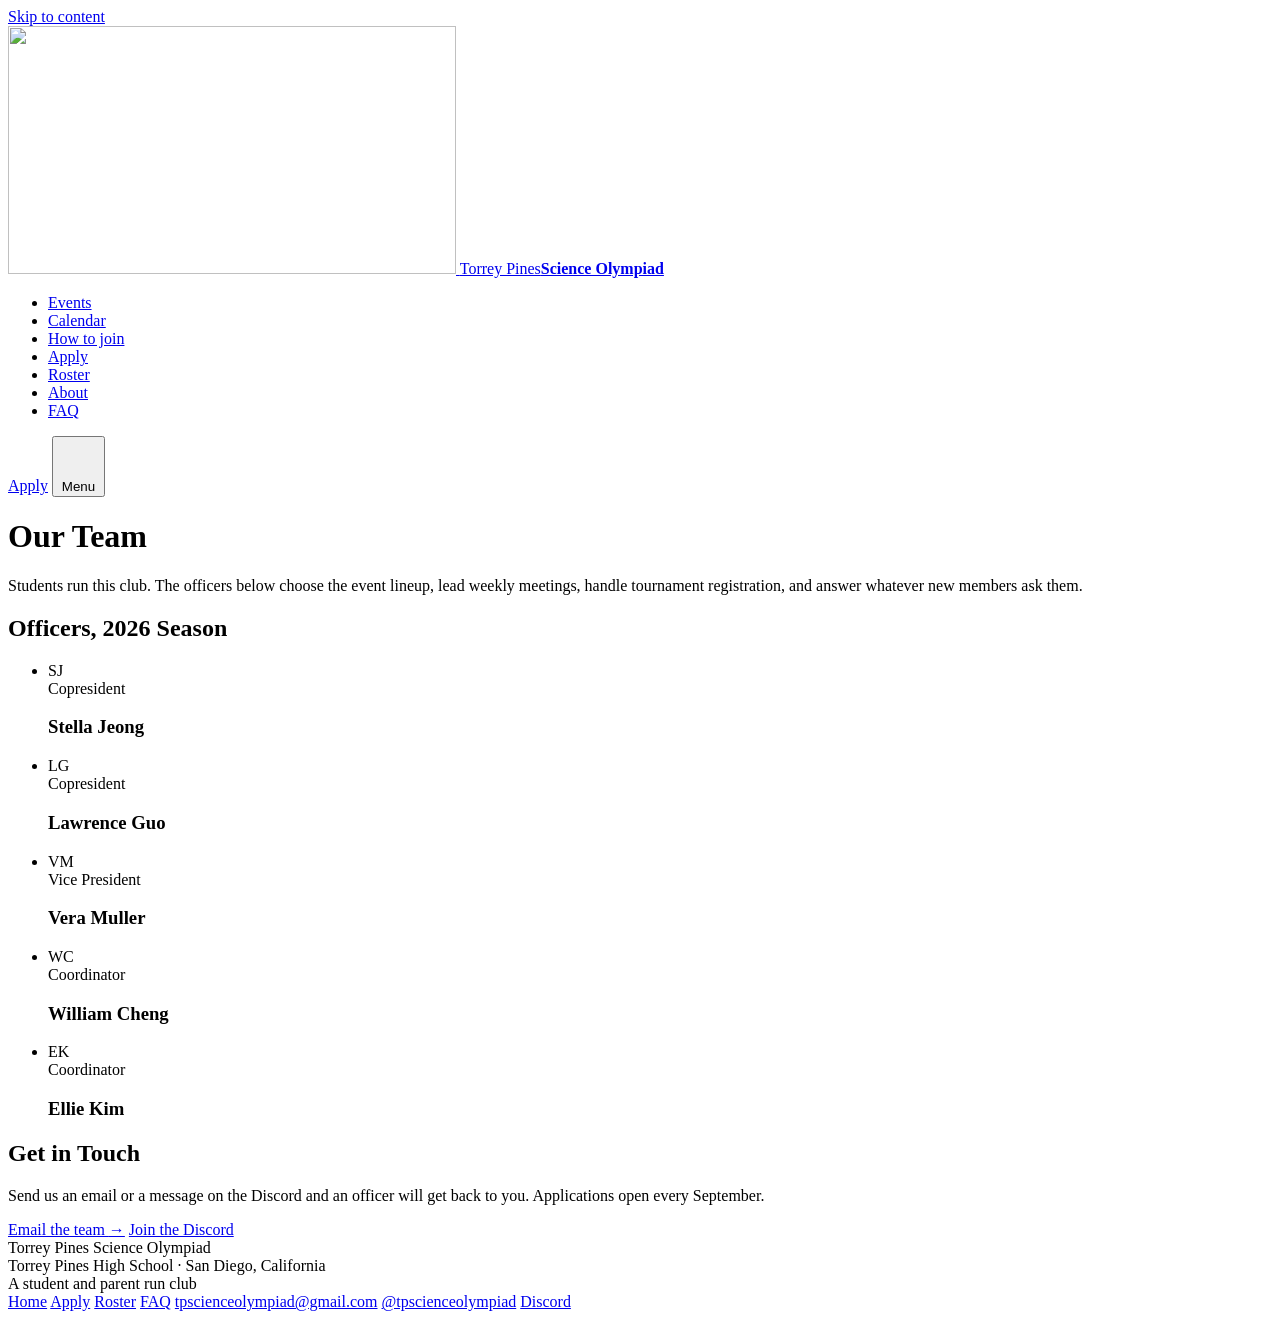
==== about/index.html @ e3bcbad6 "updates" ====
<!DOCTYPE html>
<html lang="en">
<head>
<meta charset="UTF-8">
<meta name="viewport" content="width=device-width, initial-scale=1.0">
<meta name="description" content="The students who run Torrey Pines Science Olympiad, including the copresidents, vice president, and coordinators for the 2026 season.">
<title>About | Torrey Pines Science Olympiad</title>

<link rel="icon" type="image/png" href="Torrey-Pines-High-School-Logo.png">
<link rel="apple-touch-icon" href="Torrey-Pines-High-School-Logo.png">
<meta property="og:title" content="About | Torrey Pines Science Olympiad">
<meta property="og:description" content="The students who run Torrey Pines Science Olympiad.">
<meta property="og:image" content="https://tpscienceolympiad.org/Torrey-Pines-High-School-Logo.png">
<meta property="og:image:alt" content="Torrey Pines High School falcon logo">
<meta property="og:type" content="website">
<meta property="og:url" content="https://tpscienceolympiad.org/about.html">
<meta property="og:site_name" content="Torrey Pines Science Olympiad">
<meta name="twitter:card" content="summary">

<link rel="preconnect" href="https://fonts.googleapis.com">
<link rel="preconnect" href="https://fonts.gstatic.com" crossorigin>
<link href="https://fonts.googleapis.com/css2?family=DM+Sans:wght@500;700&family=Inter:wght@400;500;600&family=Libre+Baskerville:wght@700&family=Roboto:wght@400;500;700&display=swap" rel="stylesheet">

<link rel="canonical" href="https://tpscienceolympiad.org/about.html">

<link rel="stylesheet" href="styles.css">

<!-- Arms the JS-only states (scroll reveals) before first paint, so the page
     never flashes fully-visible and then hides itself. With JS off the class
     never lands and everything stays visible. -->
<script>document.documentElement.classList.add('js');</script>
</head>
<body>

<a class="skip" href="#main">Skip to content</a>

<nav class="nav pinned" id="nav">
  <a class="mark" href="index.html">
    <img class="mark-patch" src="Torrey-Pines-High-School-Logo.png" alt=""
         width="448" height="248" decoding="async">
    <span class="mark-txt"><span>Torrey Pines</span><b>Science Olympiad</b></span>
  </a>
  <div class="nav-panel" id="navPanel">
    <ul class="nav-links">
    <li><a href="index.html#events">Events</a></li>
    <li><a href="index.html#season">Calendar</a></li>
    <li><a href="index.html#how">How to join</a></li>
    <li><a href="apply.html">Apply</a></li>
    <li><a href="roster.html">Roster</a></li>
    <li><a href="about.html" aria-current="page">About</a></li>
    <li><a href="faq.html">FAQ</a></li>
    </ul>
  </div>
  <div class="nav-end">
    <a class="nav-cta" href="apply.html">Apply</a>
    <button class="nav-toggle" id="navToggle" type="button"
            aria-expanded="false" aria-controls="navPanel">
      <svg viewBox="0 0 24 24" aria-hidden="true">
        <path d="M4 7h16"/><path d="M4 12h16"/><path d="M4 17h16"/>
      </svg>
      <span class="nav-toggle-t">Menu</span>
    </button>
  </div>
</nav>

<main id="main">

<!-- ══════ ABOUT HEADER ══════ -->
<header class="about-head felt on-wool">
  <div class="shell">
    <h1 class="h2">Our Team</h1>
    <p class="lede">Students run this club. The officers below choose the event lineup, lead weekly meetings, handle tournament registration, and answer whatever new members ask them.</p>
  </div>
</header>

<!-- ══════ OFFICERS ══════ -->
<section class="officers hide" id="officers">
  <div class="shell">

    <h2 class="section-label">Officers, 2026 Season</h2>

    <ul class="crew">
      <li class="member">
        <div class="portrait">
          <!-- TODO: replace with photo, <img src="stella-jeong.jpg" alt="Stella Jeong"> -->
          <span class="portrait-initials" aria-hidden="true">SJ</span>
        </div>
        <div class="member-role">Copresident</div>
        <h3 class="member-name">Stella Jeong</h3>
      </li>

      <li class="member">
        <div class="portrait">
          <!-- TODO: replace with photo, <img src="lawrence-guo.jpg" alt="Lawrence Guo"> -->
          <span class="portrait-initials" aria-hidden="true">LG</span>
        </div>
        <div class="member-role">Copresident</div>
        <h3 class="member-name">Lawrence Guo</h3>
      </li>

      <li class="member">
        <div class="portrait">
          <!-- TODO: replace with photo, <img src="vera-muller.jpg" alt="Vera Muller"> -->
          <span class="portrait-initials" aria-hidden="true">VM</span>
        </div>
        <div class="member-role">Vice President</div>
        <h3 class="member-name">Vera Muller</h3>
      </li>

      <li class="member">
        <div class="portrait">
          <!-- TODO: replace with photo, <img src="william-cheng.jpg" alt="William Cheng"> -->
          <span class="portrait-initials" aria-hidden="true">WC</span>
        </div>
        <div class="member-role">Coordinator</div>
        <h3 class="member-name">William Cheng</h3>
      </li>

      <li class="member">
        <div class="portrait">
          <!-- TODO: replace with photo, <img src="ellie-kim.jpg" alt="Ellie Kim"> -->
          <span class="portrait-initials" aria-hidden="true">EK</span>
        </div>
        <div class="member-role">Coordinator</div>
        <h3 class="member-name">Ellie Kim</h3>
      </li>
    </ul>

  </div>
</section>

<!-- ══════ CONTACT CLOSE ══════ -->
<section class="close felt on-wool">
  <div class="shell">
    <h2 class="h2">Get in Touch</h2>
    <p class="lede">Send us an email or a message on the Discord and an officer will get back to you. Applications open every September.</p>
    <div class="hero-actions">
      <a class="label-btn" href="mailto:tpscienceolympiad@gmail.com">Email the team <span class="arw" aria-hidden="true">→</span></a>
      <a class="label-btn ghost" href="https://discord.gg/jX9UzMf" target="_blank" rel="noopener">Join the Discord</a>
    </div>
  </div>
</section>

</main>

<footer class="foot">
  <div class="foot-mono">
    Torrey Pines Science Olympiad<br>
    Torrey Pines High School · San Diego, California<br>
    A student and parent run club
  </div>
  <div class="foot-links">
    <a href="index.html">Home</a>
    <a href="apply.html">Apply</a>
    <a href="roster.html">Roster</a>
    <a href="faq.html">FAQ</a>
    <a href="mailto:tpscienceolympiad@gmail.com">tpscienceolympiad@gmail.com</a>
    <a href="https://instagram.com/tpscienceolympiad" target="_blank" rel="noopener">@tpscienceolympiad</a>
    <a href="https://discord.gg/jX9UzMf" target="_blank" rel="noopener">Discord</a>
  </div>
</footer>

<!-- Privacy notice. States what is actually true of this site. -->
<div class="cookie" id="cookieNotice" role="region" aria-label="Privacy notice" hidden>
  <p>This site does not use cookies or analytics. The fonts are loaded from Google, which means Google can see your IP address.</p>
  <button type="button" id="cookieOk">Got it</button>
</div>

<script src="main.js" defer></script>
</body>
</html>
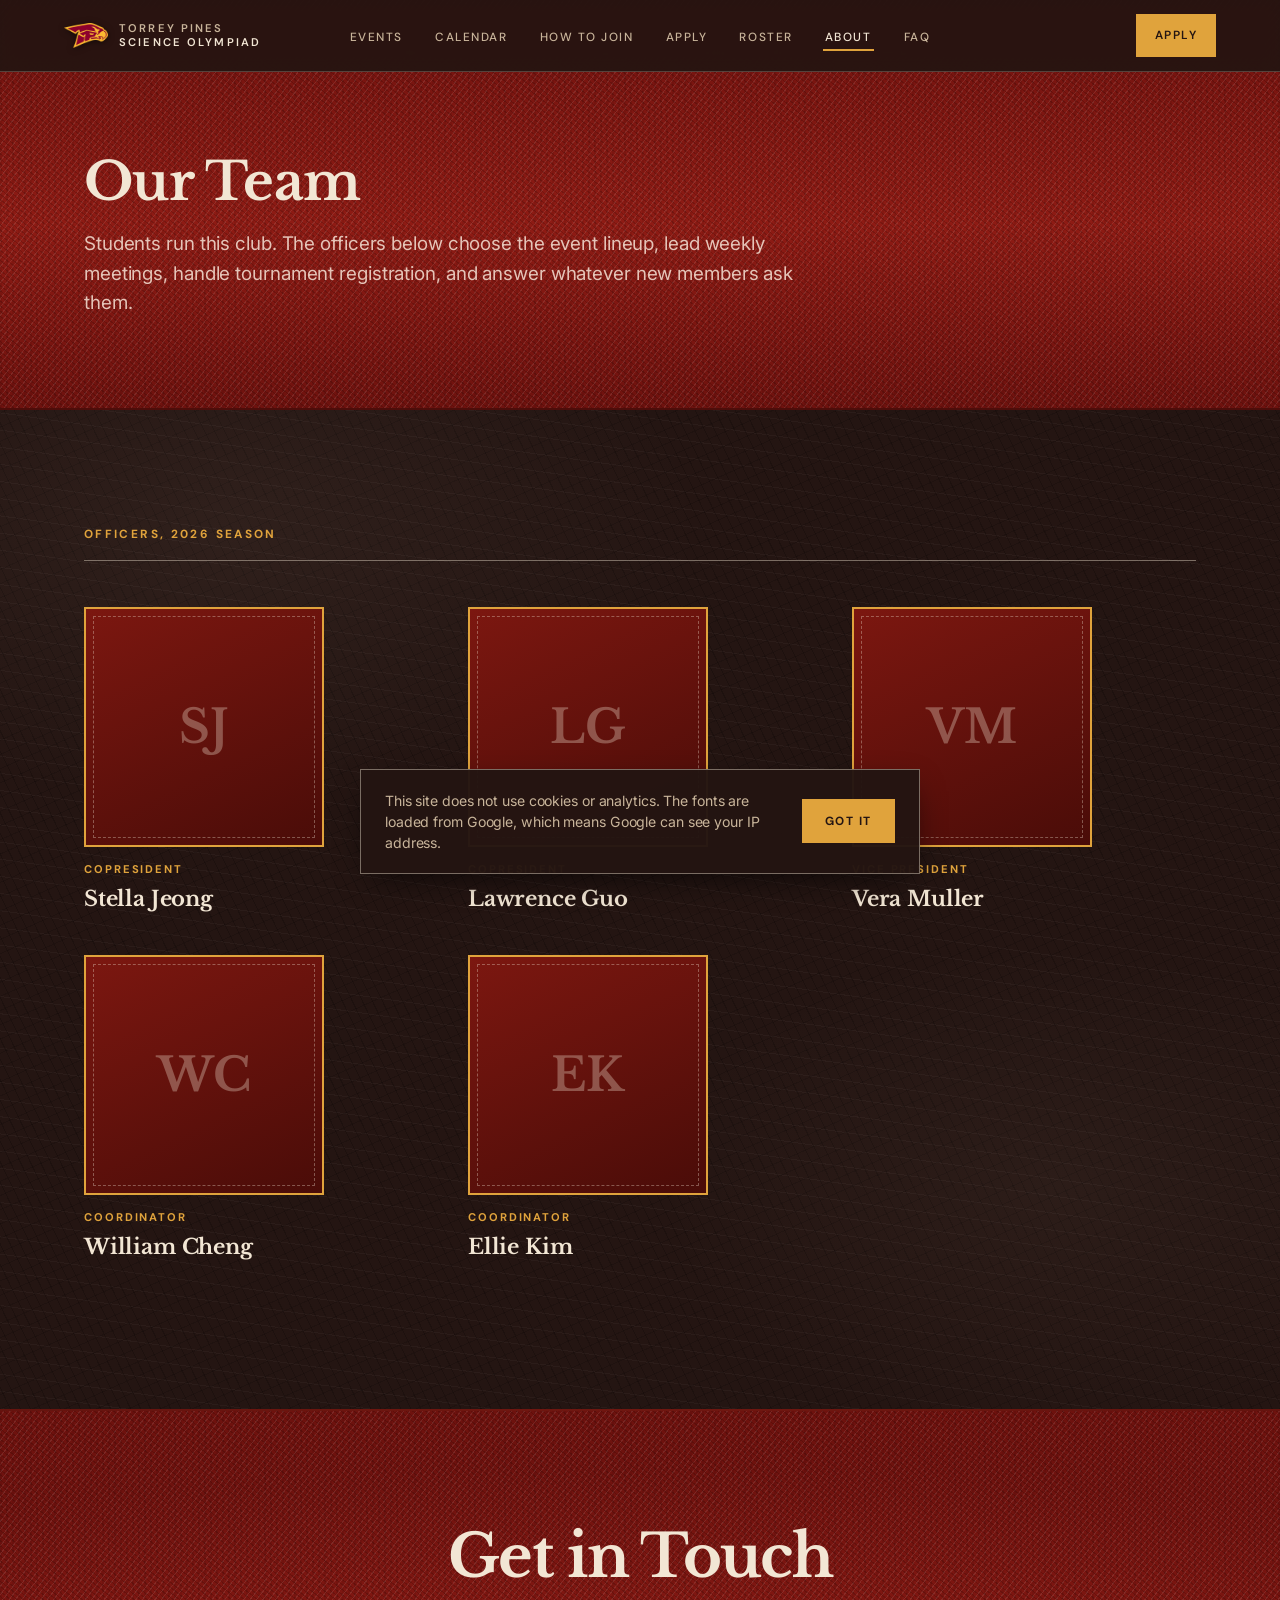
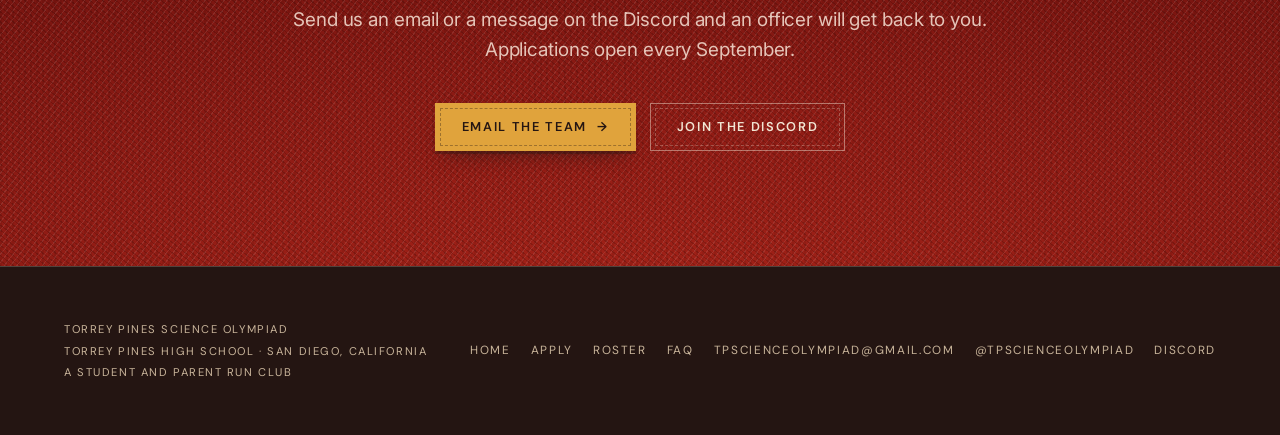
==== commit 116a071a: "updates" ====
--- a/about/index.html
+++ b/about/index.html
@@ -6,14 +6,14 @@
 <meta name="description" content="The students who run Torrey Pines Science Olympiad, including the copresidents, vice president, and coordinators for the 2026 season.">
 <title>About | Torrey Pines Science Olympiad</title>
 
-<link rel="icon" type="image/png" href="Torrey-Pines-High-School-Logo.png">
-<link rel="apple-touch-icon" href="Torrey-Pines-High-School-Logo.png">
+<link rel="icon" type="image/png" href="/Torrey-Pines-High-School-Logo.png">
+<link rel="apple-touch-icon" href="/Torrey-Pines-High-School-Logo.png">
 <meta property="og:title" content="About | Torrey Pines Science Olympiad">
 <meta property="og:description" content="The students who run Torrey Pines Science Olympiad.">
 <meta property="og:image" content="https://tpscienceolympiad.org/Torrey-Pines-High-School-Logo.png">
 <meta property="og:image:alt" content="Torrey Pines High School falcon logo">
 <meta property="og:type" content="website">
-<meta property="og:url" content="https://tpscienceolympiad.org/about.html">
+<meta property="og:url" content="https://tpscienceolympiad.org/about/">
 <meta property="og:site_name" content="Torrey Pines Science Olympiad">
 <meta name="twitter:card" content="summary">
 
@@ -21,9 +21,9 @@
 <link rel="preconnect" href="https://fonts.gstatic.com" crossorigin>
 <link href="https://fonts.googleapis.com/css2?family=DM+Sans:wght@500;700&family=Inter:wght@400;500;600&family=Libre+Baskerville:wght@700&family=Roboto:wght@400;500;700&display=swap" rel="stylesheet">
 
-<link rel="canonical" href="https://tpscienceolympiad.org/about.html">
+<link rel="canonical" href="https://tpscienceolympiad.org/about/">
 
-<link rel="stylesheet" href="styles.css">
+<link rel="stylesheet" href="/styles.css">
 
 <!-- Arms the JS-only states (scroll reveals) before first paint, so the page
      never flashes fully-visible and then hides itself. With JS off the class
@@ -35,24 +35,24 @@
 <a class="skip" href="#main">Skip to content</a>
 
 <nav class="nav pinned" id="nav">
-  <a class="mark" href="index.html">
-    <img class="mark-patch" src="Torrey-Pines-High-School-Logo.png" alt=""
+  <a class="mark" href="/">
+    <img class="mark-patch" src="/Torrey-Pines-High-School-Logo.png" alt=""
          width="448" height="248" decoding="async">
     <span class="mark-txt"><span>Torrey Pines</span><b>Science Olympiad</b></span>
   </a>
   <div class="nav-panel" id="navPanel">
     <ul class="nav-links">
-    <li><a href="index.html#events">Events</a></li>
-    <li><a href="index.html#season">Calendar</a></li>
-    <li><a href="index.html#how">How to join</a></li>
-    <li><a href="apply.html">Apply</a></li>
-    <li><a href="roster.html">Roster</a></li>
-    <li><a href="about.html" aria-current="page">About</a></li>
-    <li><a href="faq.html">FAQ</a></li>
+    <li><a href="/#events">Events</a></li>
+    <li><a href="/#season">Calendar</a></li>
+    <li><a href="/#how">How to join</a></li>
+    <li><a href="/apply/">Apply</a></li>
+    <li><a href="/roster/">Roster</a></li>
+    <li><a href="/about/" aria-current="page">About</a></li>
+    <li><a href="/faq/">FAQ</a></li>
     </ul>
   </div>
   <div class="nav-end">
-    <a class="nav-cta" href="apply.html">Apply</a>
+    <a class="nav-cta" href="/apply/">Apply</a>
     <button class="nav-toggle" id="navToggle" type="button"
             aria-expanded="false" aria-controls="navPanel">
       <svg viewBox="0 0 24 24" aria-hidden="true">
@@ -150,10 +150,10 @@
     A student and parent run club
   </div>
   <div class="foot-links">
-    <a href="index.html">Home</a>
-    <a href="apply.html">Apply</a>
-    <a href="roster.html">Roster</a>
-    <a href="faq.html">FAQ</a>
+    <a href="/">Home</a>
+    <a href="/apply/">Apply</a>
+    <a href="/roster/">Roster</a>
+    <a href="/faq/">FAQ</a>
     <a href="mailto:tpscienceolympiad@gmail.com">tpscienceolympiad@gmail.com</a>
     <a href="https://instagram.com/tpscienceolympiad" target="_blank" rel="noopener">@tpscienceolympiad</a>
     <a href="https://discord.gg/jX9UzMf" target="_blank" rel="noopener">Discord</a>
@@ -166,6 +166,6 @@
   <button type="button" id="cookieOk">Got it</button>
 </div>
 
-<script src="main.js" defer></script>
+<script src="/main.js" defer></script>
 </body>
 </html>
--- a/styles.css
+++ b/styles.css
@@ -0,0 +1,1275 @@
+/* ═══════════════════════════════════════════════════════════════
+   TORREY PINES SCIENCE OLYMPIAD, VARSITY CHENILLE
+   Palette derived from a melton-wool letterman jacket:
+     #6E120E  wool-deep    dark melton, the jacket in shadow
+     #8E1B14  wool         the body of the jacket, primary field
+     #C4442A  ember        chenille letter face / warm autumn red
+     #E0A33C  bullion      gold bullion thread, medal metal
+     #F2E6D4  bone         chain-stitch thread, cream twill
+     #241512  leather      sleeve leather, near-black brown
+   ═══════════════════════════════════════════════════════════════ */
+
+:root{
+  --wool-deep:#6E120E;
+  --wool:#8E1B14;
+  --ember:#C4442A;
+  --bullion:#E0A33C;
+  --bone:#F2E6D4;
+  --leather:#241512;
+
+  --bone-dim:#C8B49A;          /* bone at rest on leather */
+  --wool-tint:#E5C4B8;         /* bone tinted from the wool hue */
+  /* Bullion is the accent, but at 11-12px on a wool ground it computes to
+     4.09:1 and fails AA. This is the same gold lifted until it clears 4.5:1
+     on every wool stop the page uses, including the hero radial's lightest
+     #A32218. Base --bullion stays for large text, rules, and fills. */
+  --bullion-ink:#F5CE86;
+  --stitch:rgba(242,230,212,.22);
+  --stitch-strong:rgba(242,230,212,.42);
+
+  /* ── TYPE SYSTEM ──────────────────────────────────────────────
+     One serif against three sans faces, each with one job. They only
+     read as a system because the roles never overlap:
+       Libre Baskerville  display  headlines, serif, mixed case
+       Inter              body     running prose, most readable at 16-18px
+       DM Sans            ui       labels, nav, buttons, wide-tracked caps
+       Roboto             data     dates, counters, tabular figures
+     ─────────────────────────────────────────────────────────── */
+  /* Baskerville is the classic diploma and certificate face, and Libre
+     Baskerville is the screen cut of it: sturdy bowls and a high x-height,
+     so it holds up at headline weight the way Georgia did. It ships 400/700
+     and nothing heavier, which is exactly the range used here. Georgia stays
+     as the fallback because the two are metrically close, so a slow font
+     swap shifts shapes rather than reflowing the page. */
+  --display:'Libre Baskerville', Georgia, 'Times New Roman', serif;
+  --body:'Inter', system-ui, sans-serif;
+  --ui:'DM Sans', system-ui, sans-serif;
+  --data:'Roboto', system-ui, sans-serif;
+
+  /* `--mono` kept as an alias so existing label rules keep working;
+     it now points at the UI face rather than a monospace. */
+  --mono:var(--ui);
+
+  /* ── TYPE SCALE ───────────────────────────────────────────────
+     Named for the job, not the value. Before this existed the label
+     role alone was set at .68/.70/.72/.73/.74/.75rem across seventeen
+     selectors, a 1.1px spread that read as drift, not hierarchy.
+     Two label steps and two prose steps carry all of it. */
+  --fs-micro:.62rem;      /* nav step-downs only, below the label steps */
+  --fs-label-sm:.70rem;   /* quietest metadata: kickerless captions, footer */
+  --fs-label:.74rem;      /* the standard wide-tracked cap label */
+  --fs-btn:.80rem;        /* sewn-label buttons */
+  --fs-note:.88rem;       /* skip link, privacy notice */
+  --fs-prose-sm:.96rem;   /* dense supporting prose in lists and captions */
+  --fs-prose:1rem;        /* running prose inside sections */
+
+  --ease:cubic-bezier(.22,1,.36,1);
+  /* Height of the fixed nav, so anchor targets can land flush against it.
+     The bar is content-sized and changes at two breakpoints, so main.js
+     overwrites this with the measured height on load and on resize. This
+     value is the desktop default, correct before the script runs. */
+  --bar:72px;
+  --gutter:clamp(20px, 5vw, 72px);
+  --rule:1px solid var(--stitch);
+}
+
+*{margin:0;padding:0;box-sizing:border-box}
+/* No CSS smooth scroll on purpose. Native smooth has no duration control, so
+   with a tall sticky runway in the page an anchor jump crawls through all of
+   it. main.js glides on a capped duration instead. Setting it here as well
+   would fight that, because the glide steps with plain scrollTo. */
+html{-webkit-text-size-adjust:100%}
+
+/* Anchor targets clear the fixed bar, and land flush against it. This used
+   to be clamp(72px,9vh,96px), which scaled with viewport height while the
+   bar itself does not, so on a tall window a section landed up to 24px low
+   and a strip of the previous section stayed on screen. --bar is the real
+   measured height of the nav; the glide in main.js applies the same value,
+   so a scripted jump and a bare hash URL land identically. */
+section[id],header[id],main[id],div[id]{scroll-margin-top:var(--bar)}
+/* Focus is moved to the landed section for keyboard users, but a scroll
+   destination is not a control, so it gets no ring. tabindex="-1" is only
+   ever set by the glide, so this cannot swallow a real control's focus
+   state. Written unscoped because <main> is itself a target, via the skip
+   link, and a descendant selector would have ringed the whole page. */
+[tabindex="-1"]:focus{outline:none}
+
+/* ── ARRIVAL PAINT HOLD ──
+   While the inline head script is positioning the page, the content is
+   held invisible so the reader never sees the top of the document flash
+   past on the way to an anchor, or the restored scroll position drift
+   while late layout settles. visibility, not display, so the page still
+   lays out and can be measured.
+
+   Scoped to .js, so with scripting off nothing is ever hidden. The script
+   clears the attribute on `load` and on a 1.2s timeout, whichever comes
+   first, so a stalled webfont cannot leave a blank page. The background is
+   still painted, so the hold reads as the page's own colour, not white. */
+.js[data-settling] body > *{visibility:hidden}
+
+body{
+  background:var(--leather);
+  color:var(--bone);
+  font-family:var(--body);
+  /* Inter runs larger than the serif it replaced, so the scale steps
+     down slightly and the line-height tightens to match its shorter
+     ascenders. */
+  font-size:clamp(1rem,.96rem + .18vw,1.06rem);
+  line-height:1.58;
+  letter-spacing:-.006em;      /* Inter reads tighter set slightly negative */
+  overflow-x:hidden;
+  font-optical-sizing:auto;
+  -webkit-font-smoothing:antialiased;
+}
+img,svg{max-width:100%;display:block}
+::selection{background:var(--bullion);color:var(--leather)}
+
+/* ── felt grain: subtle woven noise over wool fields ── */
+.felt{position:relative;isolation:isolate}
+.felt::before{
+  content:'';position:absolute;inset:0;z-index:-1;pointer-events:none;
+  opacity:.9;
+  background-image:
+    repeating-linear-gradient(38deg,  rgba(0,0,0,.16)      0 1px, transparent 1px 4px),
+    repeating-linear-gradient(-52deg, rgba(255,255,255,.10) 0 1px, transparent 1px 5px),
+    repeating-linear-gradient(90deg,  rgba(0,0,0,.07)      0 2px, transparent 2px 6px);
+}
+
+/* sleeve leather: a creased hide ground, not flat brown */
+.hide{position:relative;isolation:isolate}
+.hide::before{
+  content:'';position:absolute;inset:0;z-index:-1;pointer-events:none;
+  background-image:
+    radial-gradient(60% 45% at 18% 12%, rgba(255,225,200,.055), transparent 62%),
+    radial-gradient(50% 40% at 82% 78%, rgba(255,220,190,.04),  transparent 62%),
+    repeating-linear-gradient(64deg,  rgba(0,0,0,.20) 0 1px, transparent 1px 9px),
+    repeating-linear-gradient(-24deg, rgba(0,0,0,.14) 0 1px, transparent 1px 13px),
+    repeating-linear-gradient(8deg,   rgba(255,255,255,.03) 0 1px, transparent 1px 17px);
+}
+
+/* ═══ FALCON MARK ═══
+   The school logo, used as a real asset. Never traced or recolored,
+   the file is the mark. */
+.mark-patch{
+  width:44px;height:auto;flex:none;
+  filter:drop-shadow(0 1px 3px rgba(0,0,0,.55));
+}
+@media(max-width:560px){ .mark-patch{width:36px} }
+
+/* ═══ SKIP LINK ═══ */
+.skip{
+  position:absolute;left:-9999px;top:0;z-index:999;
+  background:var(--bullion);color:var(--leather);
+  padding:12px 20px;font-family:var(--mono);font-size:var(--fs-note);font-weight:600;
+}
+.skip:focus{left:12px;top:12px}
+
+/* ═══ NAV, a sewn label bar ═══ */
+/* Three columns, not space-between. With space-between the links centre on
+   the gap between the wordmark and the button, and because the wordmark is
+   far the wider of the two that midpoint sits well right of the page centre.
+   Equal 1fr side columns put the link row on the true centre line and keep
+   it there no matter what the wordmark or the button grow to. */
+.nav{
+  position:fixed;top:0;left:0;right:0;z-index:90;
+  display:grid;grid-template-columns:1fr auto 1fr;
+  align-items:center;
+  gap:16px;padding:14px var(--gutter);
+  background:rgba(36,21,18,0);
+  border-bottom:1px solid transparent;
+  transition:background .5s var(--ease), border-color .5s var(--ease);
+}
+/* Columns pinned explicitly, never left to auto-placement: below 900px the
+   link list is display:none and stops being a grid item, so an auto-placed
+   button would slide into the empty middle column and sit centred. */
+.nav .mark{grid-column:1;justify-self:start}
+.nav .nav-panel{grid-column:2;justify-self:center}
+.nav .nav-end{grid-column:3;justify-self:end;display:flex;align-items:center;gap:10px}
+
+/* ── Menu toggle: hidden on desktop, the only nav on a phone ── */
+.nav-toggle{
+  display:none;align-items:center;gap:8px;
+  min-height:44px;min-width:44px;padding:10px 12px;
+  background:transparent;border:1px solid var(--stitch-strong);
+  color:var(--bone);cursor:pointer;
+  font-family:var(--ui);font-size:var(--fs-micro);font-weight:700;
+  letter-spacing:.14em;text-transform:uppercase;
+  transition:border-color .3s var(--ease), color .3s var(--ease);
+}
+.nav-toggle svg{
+  width:19px;height:19px;flex:none;
+  fill:none;stroke:currentColor;stroke-width:2;stroke-linecap:round;
+}
+.nav-toggle:hover,.nav-toggle:focus-visible{border-color:var(--bullion);color:var(--bullion)}
+.nav-toggle svg path{transition:transform .35s var(--ease), opacity .25s var(--ease);transform-origin:center}
+.nav[data-menu="open"] .nav-toggle svg path:nth-child(1){transform:translateY(5px) rotate(45deg)}
+.nav[data-menu="open"] .nav-toggle svg path:nth-child(2){opacity:0}
+.nav[data-menu="open"] .nav-toggle svg path:nth-child(3){transform:translateY(-5px) rotate(-45deg)}
+
+/* The current page, announced by aria-current and now visible too. */
+.nav-links a[aria-current="page"]{color:var(--bone)}
+.nav-links a[aria-current="page"]::after{right:0}
+.nav.pinned{
+  background:rgba(36,21,18,.94);
+  border-bottom-color:var(--stitch);
+  backdrop-filter:saturate(1.4) blur(8px);
+  -webkit-backdrop-filter:saturate(1.4) blur(8px);
+}
+.mark{
+  display:inline-flex;align-items:center;gap:11px;
+  text-decoration:none;color:var(--bone);
+}
+.mark-txt{
+  font-family:var(--mono);font-size:var(--fs-label-sm);font-weight:600;
+  letter-spacing:.19em;text-transform:uppercase;line-height:1.25;
+  color:var(--bone-dim);
+}
+.mark-txt b{display:block;color:var(--bone);font-weight:600}
+
+.nav-links{display:flex;align-items:center;gap:clamp(14px,2.2vw,30px);list-style:none}
+.nav-links a{
+  font-family:var(--mono);font-size:var(--fs-label);font-weight:500;
+  letter-spacing:.13em;text-transform:uppercase;
+  color:var(--bone-dim);text-decoration:none;
+  padding:8px 2px;position:relative;transition:color .3s var(--ease);
+}
+.nav-links a::after{
+  content:'';position:absolute;left:0;right:100%;bottom:2px;height:2px;
+  background:var(--bullion);transition:right .4s var(--ease);
+}
+.nav-links a:hover,.nav-links a:focus-visible{color:var(--bone)}
+.nav-links a:hover::after,.nav-links a:focus-visible::after{right:0}
+
+.nav-cta{
+  font-family:var(--mono);font-size:var(--fs-label);font-weight:600;
+  letter-spacing:.12em;text-transform:uppercase;
+  background:var(--bullion);color:var(--leather);
+  padding:11px 18px;text-decoration:none;
+  border:1px solid var(--bullion);
+  transition:background .3s var(--ease), color .3s var(--ease);
+  white-space:nowrap;
+}
+.nav-cta:hover,.nav-cta:focus-visible{background:transparent;color:var(--bullion)}
+
+@media(max-width:900px){
+  .nav-toggle{display:inline-flex}
+
+  /* With JS off the links simply wrap onto a second row and stay usable.
+     Nothing is ever hidden behind a control that cannot open. */
+  .nav .nav-panel{grid-column:1 / -1;grid-row:2;justify-self:stretch}
+  .nav .nav-links{
+    flex-wrap:wrap;justify-content:center;margin-top:10px;
+  }
+
+  /* With JS it becomes a real disclosure panel under the bar. The height
+     animates via grid-template-rows, the same mechanism the event accordion
+     uses, rather than max-height, which the detector correctly flags as a
+     layout-thrashing transition. Closed also sets visibility:hidden so the
+     links leave the tab order instead of staying focusable inside a
+     collapsed box. */
+  .js .nav .nav-panel{
+    position:absolute;top:100%;left:0;right:0;
+    background:rgba(36,21,18,.985);
+    border-bottom:1px solid var(--stitch);
+    display:grid;grid-template-rows:0fr;visibility:hidden;
+    transition:grid-template-rows .42s var(--ease), visibility .42s var(--ease);
+  }
+  .js .nav[data-menu="open"] .nav-panel{grid-template-rows:1fr;visibility:visible}
+  .js .nav .nav-links{
+    grid-column:auto;grid-row:auto;margin-top:0;
+    display:block;overflow:hidden;padding:0 var(--gutter);
+  }
+  .js .nav-links li + li{border-top:1px dashed var(--stitch)}
+  .js .nav-links a{
+    display:flex;align-items:center;min-height:52px;padding:6px 0;
+    font-size:var(--fs-label);
+  }
+  .js .nav-links a::after{display:none}
+}
+@media(max-width:900px) and (prefers-reduced-motion:reduce){
+  .js .nav .nav-panel{transition:none}
+}
+@media(max-width:560px){
+  .mark-txt{font-size:var(--fs-micro);letter-spacing:.14em}
+  .nav-cta{padding:10px 12px;font-size:var(--fs-micro);letter-spacing:.08em}
+  /* height:auto, never a fixed pair, the mark is 448x248, so forcing 30px
+     against a 26px width stretched the falcon to twice its height. The
+     file is the mark; it does not get reshaped to fit a slot. */
+  .mark-patch{width:26px;height:auto}
+}
+@media(max-width:380px){
+  .mark-txt{
+    /* the second line carries the name; the school fits on the patch */
+    font-size:var(--fs-micro);
+  }
+  .mark-txt span{display:none}
+  .nav{padding:12px 14px;gap:10px}
+  .nav-cta{padding:10px 10px;font-size:var(--fs-micro)}
+}
+
+/* ═══ HERO, the jacket back, and the falcon's runway ═══
+   The hero is taller than the viewport: its extra height is the scroll
+   distance the falcon flight is scrubbed across. The content itself is
+   pinned with `position:sticky`, so the copy holds still while the mark
+   flies behind it, then the whole thing scrolls away as one. */
+.hero{
+  position:relative;
+  height:190vh;                 /* 1 viewport of hero + 0.9 of runway */
+  background:
+    radial-gradient(120% 90% at 50% 8%, #A32218 0%, var(--wool) 42%, var(--wool-deep) 100%);
+}
+.hero-stage{
+  position:sticky;top:0;
+  height:100svh;
+  display:grid;grid-template-rows:1fr auto;
+  overflow:hidden;
+}
+.hero-canvas{
+  position:absolute;inset:0;width:100%;height:100%;
+  display:block;z-index:1;pointer-events:none;
+}
+.hero-body{
+  display:grid;place-items:center;
+  padding:clamp(88px,14vh,140px) var(--gutter) clamp(28px,5vh,56px);
+  text-align:center;
+  position:relative;z-index:2;
+
+  /* --yield runs 0→1→0 across the flight (set by main.js). The copy sits
+     high at rest and slides down only while the falcon is overhead. */
+  --yield:0;
+  --yield-max:clamp(74px,10vh,116px);
+  transform:translateY(calc(var(--yield) * var(--yield-max)));
+  will-change:transform;
+}
+@media (prefers-reduced-motion:reduce){
+  /* No flight, so nothing to yield to, the copy holds its resting place,
+     and the runway collapses to one ordinary screen. */
+  .hero-body{transform:none}
+  .hero{height:auto}
+  .hero-stage{position:relative;height:auto;min-height:100svh}
+}
+/* The badge sits low enough that the falcon's arc passes above it rather
+   than through it, the margin is what buys that clearance on short
+   viewports, where the arc has least room to work with. */
+.crest{
+  width:min(268px, 56vw, 30vh);height:auto;margin-inline:auto;
+  /* Sits high at rest; the --yield shift below moves the whole block down
+     while the falcon is overhead, so the badge only gives up room when
+     the room is actually needed. */
+  margin-top:clamp(34px,5vh,72px);
+  filter:drop-shadow(0 10px 22px rgba(36,21,18,.5));
+}
+
+/* patch is sewn on at load; JS arms this, so no-JS shows it whole */
+.js .crest .ring,.js .crest .arcpath,
+.js .crest .letter,.js .crest .yr{opacity:0}
+.crest .ring,.crest .letter,.crest .yr{
+  transform-box:fill-box;transform-origin:center;
+}
+.hero-title{
+  margin-top:clamp(18px,3vh,30px);
+  font-family:var(--display);font-weight:700;
+  /* vmin, not vw: on a short wide screen (a Chromebook) the headline has to
+     answer to the height it has, not just the width. Only this headline
+     shrinks, the subtext and labels below keep their sizes. */
+  font-size:clamp(1.75rem,1.05rem + 3.1vmin,3.5rem);
+  line-height:1.04;letter-spacing:-.012em;
+  color:var(--bone);
+  max-width:15ch;margin-inline:auto;
+  text-shadow:0 2px 0 rgba(36,21,18,.28);
+  text-wrap:balance;
+}
+/* Its own element, not a span inside the h1. Nested there it inherited the
+   headline's 15ch box, a child max-width can never exceed its parent's
+   content box, so this paragraph set to roughly 25 characters a line on a
+   phone regardless of the 40ch it asked for. Out here it gets a real
+   measure, and the h1 is a heading again rather than a 40-word one. */
+.hero-sub{
+  font-family:var(--body);font-weight:400;
+  font-size:clamp(.98rem,.92rem + .34vw,1.18rem);
+  letter-spacing:.01em;line-height:1.62;
+  color:var(--wool-tint);
+  max-width:46ch;margin:clamp(14px,2vh,20px) auto 0;
+  text-wrap:pretty;
+}
+.hero-actions{
+  margin-top:clamp(24px,4vh,40px);
+  display:flex;flex-wrap:wrap;gap:14px;justify-content:center;
+}
+
+/* sewn-label button */
+.label-btn{
+  --lb-bg:var(--bullion);--lb-fg:var(--leather);--lb-edge:var(--bullion);
+  position:relative;display:inline-flex;align-items:center;gap:10px;
+  min-height:48px;padding:13px 26px;
+  background:var(--lb-bg);color:var(--lb-fg);
+  border:1.5px solid var(--lb-edge);
+  font-family:var(--mono);font-weight:600;font-size:var(--fs-btn);
+  letter-spacing:.13em;text-transform:uppercase;text-decoration:none;
+  transition:transform .4s var(--ease), box-shadow .4s var(--ease),
+             background .3s var(--ease), color .3s var(--ease);
+  box-shadow:0 3px 0 rgba(36,21,18,.3), 0 10px 22px -10px rgba(36,21,18,.7);
+}
+.label-btn::after{
+  content:'';position:absolute;inset:4px;border:1px dashed rgba(36,21,18,.35);
+  pointer-events:none;transition:inset .4s var(--ease);
+}
+.label-btn:hover,.label-btn:focus-visible{
+  transform:translateY(-3px);
+  box-shadow:0 6px 0 rgba(36,21,18,.3), 0 18px 30px -12px rgba(36,21,18,.8);
+}
+.label-btn:hover::after{inset:6px}
+.label-btn:active{transform:translateY(-1px)}
+.label-btn .arw{transition:transform .4s var(--ease)}
+.label-btn:hover .arw{transform:translateX(5px)}
+
+.label-btn.ghost{
+  --lb-bg:transparent;--lb-fg:var(--bone);--lb-edge:rgba(242,230,212,.45);
+  box-shadow:none;
+}
+.label-btn.ghost::after{border-color:rgba(242,230,212,.28)}
+.label-btn.ghost:hover{--lb-edge:var(--bone);box-shadow:none;background:rgba(242,230,212,.08)}
+
+/* next-date line under the hero actions */
+.hero-next{
+  margin-top:clamp(20px,3vh,30px);
+  display:flex;flex-wrap:wrap;justify-content:center;align-items:center;
+  gap:8px clamp(12px,2vw,20px);
+  font-family:var(--mono);font-size:var(--fs-label);letter-spacing:.11em;
+  text-transform:uppercase;color:var(--wool-tint);
+}
+.hero-next-k{
+  color:var(--bullion-ink);border:1px solid rgba(245,206,134,.55);
+  padding:4px 9px;
+}
+.hero-next-v b{
+  font-family:var(--data);color:var(--bone);font-weight:700;
+  letter-spacing:.05em;font-variant-numeric:tabular-nums;
+}
+
+/* ── SHORT VIEWPORTS (laptops, Chromebooks, landscape phones) ──
+   The hero has a fixed budget: nav + badge + headline + subtext + actions
+   + dates + hem must fit one screen. On a short screen everything scales
+   down together so the hem stays on-screen and the dates keep their
+   breathing room above it, rather than the bottom rows being pushed off. */
+@media (max-height: 860px) and (min-width: 700px){
+  .crest{width:min(196px,38vw,23vh);margin-top:clamp(28px,4vh,56px)}
+  .hero-title{font-size:clamp(1.6rem,.95rem + 2.6vmin,2.9rem)}
+  .hero-body{padding-top:0;padding-bottom:clamp(16px,2.6vh,26px)}
+  .hero-sub{font-size:var(--fs-prose-sm)}
+  .hero-actions{margin-top:clamp(18px,2.6vh,26px)}
+  .hero-next{margin-top:clamp(16px,2.4vh,24px)}
+}
+@media (max-height: 720px) and (min-width: 700px){
+  .crest{width:min(148px,30vw,19vh);margin-top:clamp(22px,3vh,44px)}
+  .hero-title{font-size:clamp(1.45rem,.9rem + 2.2vmin,2.4rem)}
+  .hero-body{padding-top:0}
+}
+
+/* Phones: the same budget, tighter. The hem must stay on screen, so the
+   badge and headline give up the room rather than the bottom rows. */
+@media (max-width: 699px){
+  .crest{width:min(168px,38vw);margin-top:clamp(24px,3.5vh,48px)}
+  .hero-title{font-size:clamp(1.5rem,1rem + 3.4vmin,2.3rem)}
+  .hero-body{padding-top:0;padding-bottom:clamp(12px,2.2vh,20px)}
+  .hero-actions{margin-top:clamp(16px,2.4vh,24px)}
+  .hero-next{margin-top:clamp(14px,2.2vh,20px)}
+}
+@media (max-width: 699px) and (max-height: 700px){
+  .crest{width:min(98px,22vw);margin-top:clamp(16px,2.5vh,32px)}
+  .hero-title{font-size:clamp(1.2rem,.9rem + 2.4vmin,1.6rem)}
+  .hero-body{padding-top:0;padding-bottom:clamp(10px,1.8vh,16px)}
+  .hero-sub{font-size:var(--fs-note)}
+  .hero-actions{margin-top:clamp(12px,1.8vh,18px)}
+  .hero-next{margin-top:clamp(10px,1.6vh,16px)}
+}
+
+/* jacket knit hem at the bottom of the hero */
+.hem{
+  position:relative;z-index:2;
+  /* border-box so the 2px top border stays inside the hem's height,
+     otherwise the stage overflows its 100svh by the border width. */
+  box-sizing:border-box;
+  height:clamp(52px,7vh,74px);
+  background:
+    repeating-linear-gradient(90deg,
+      var(--leather) 0 6px,
+      #33201b 6px 12px);
+  border-top:2px solid rgba(0,0,0,.35);
+  display:flex;align-items:center;justify-content:center;
+  overflow:hidden;
+}
+.hem-band{
+  position:absolute;left:0;right:0;height:9px;
+  background:repeating-linear-gradient(90deg,var(--bullion) 0 6px, transparent 6px 12px);
+  opacity:.85;
+}
+.hem-band.a{top:14px}
+.hem-band.b{bottom:14px}
+
+/* ═══ KEEP-SCROLLING CUE ═══
+   A chain stitch running off the fold, sitting just above the knit hem.
+   Armed by JS only at scroll position 0 and removed on the first scroll,
+   it plays three times at most and then is gone for the session. */
+.cue{
+  position:absolute;left:0;right:0;z-index:3;
+  bottom:calc(clamp(52px,7vh,74px) + 16px);
+  display:flex;justify-content:center;
+  pointer-events:none;
+}
+.cue span{
+  display:block;width:2px;height:26px;
+  background:repeating-linear-gradient(180deg,
+    var(--bullion) 0 5px, transparent 5px 10px);
+  opacity:0;
+}
+.js .hero[data-cue] .cue span{animation:cueStitch 2s var(--ease) 3}
+/* On short viewports the copy runs close to the hem, drop the cue rather
+   than let it collide with the last line. */
+@media (max-height:600px){.cue{display:none}}
+@keyframes cueStitch{
+  0%  {opacity:0;  transform:translateY(-12px) scaleY(.45)}
+  22% {opacity:.95}
+  72% {opacity:.95}
+  100%{opacity:0;  transform:translateY(15px)  scaleY(1)}
+}
+
+/* ═══ SECTION SHELL ═══ */
+.shell{max-width:1240px;margin-inline:auto;padding:clamp(64px,9vw,124px) var(--gutter)}
+.h2{
+  font-family:var(--display);font-weight:700;
+  font-size:clamp(1.85rem,1.2rem + 2.6vw,3.3rem);
+  line-height:1.1;letter-spacing:-.01em;
+  max-width:20ch;
+}
+.lede{
+  font-size:clamp(1.02rem,.98rem + .3vw,1.18rem);
+  max-width:62ch;margin-top:18px;color:var(--bone-dim);
+}
+.on-wool .lede{color:var(--wool-tint)}
+/* Inline link inside a lede. Underlined rather than colour-only, so it does
+   not rely on hue alone to read as a link. */
+.lede-a{
+  color:var(--bullion-ink);
+  text-decoration:underline;text-underline-offset:3px;
+  text-decoration-color:rgba(224,163,60,.5);
+  transition:text-decoration-color .3s var(--ease);
+}
+.lede-a:hover,.lede-a:focus-visible{text-decoration-color:var(--bullion)}
+
+/* ═══ ROSTER, the printed program, three disciplines ═══ */
+.roster{background:var(--leather)}
+.roster-head{
+  display:grid;grid-template-columns:minmax(0,1fr) minmax(0,.85fr);
+  gap:clamp(20px,4vw,64px);align-items:end;
+  padding-bottom:clamp(30px,4vw,46px);
+  border-bottom:2px solid var(--stitch-strong);
+}
+@media(max-width:820px){.roster-head{grid-template-columns:1fr;align-items:start}}
+
+.discipline{border-bottom:var(--rule)}
+.disc-row{
+  width:100%;display:grid;
+  grid-template-columns:auto minmax(0,1fr) auto;
+  gap:clamp(14px,2.4vw,30px);align-items:center;
+  padding:clamp(20px,2.6vw,30px) 0;
+  background:none;border:0;color:inherit;text-align:left;cursor:pointer;
+  font:inherit;
+  transition:transform .45s var(--ease);
+}
+.disc-row:hover{transform:translateX(12px)}
+.disc-num{
+  font-family:var(--mono);font-size:var(--fs-label);font-weight:600;
+  letter-spacing:.16em;color:var(--bullion);
+}
+.disc-name{
+  font-family:var(--display);font-weight:700;
+  font-size:clamp(1.58rem,1.05rem + 2.5vw,3rem);
+  line-height:1.04;letter-spacing:-.012em;
+  color:var(--bone);
+  transition:color .35s var(--ease);
+}
+.disc-row:hover .disc-name{color:var(--ember)}
+.disc-meta{
+  font-family:var(--mono);font-size:var(--fs-label);letter-spacing:.14em;
+  text-transform:uppercase;color:var(--bone-dim);
+  display:flex;align-items:center;gap:14px;
+}
+.disc-chev{
+  width:26px;height:26px;flex:none;border:1px solid var(--stitch-strong);
+  border-radius:50%;display:grid;place-items:center;
+  transition:transform .5s var(--ease), background .35s var(--ease), border-color .35s var(--ease);
+}
+.disc-row[aria-expanded="true"] .disc-chev{transform:rotate(180deg);background:var(--bullion);border-color:var(--bullion)}
+.disc-chev svg{width:11px;height:11px;stroke:var(--bone);stroke-width:2.2;fill:none}
+.disc-row[aria-expanded="true"] .disc-chev svg{stroke:var(--leather)}
+@media(max-width:640px){
+  /* the count only. .disc-chev is also a span child, and hiding it stripped
+     the one open/closed affordance the accordion has on a phone. */
+  .disc-meta > span:not(.disc-chev){display:none}
+}
+
+/* Open by default, so with JS off the 22 events, the core content of this
+   page, are readable rather than sealed behind an accordion that can never
+   open. The `.js` class collapses them only once the script that can reopen
+   them is confirmed to be running. */
+.disc-panel{
+  display:grid;grid-template-rows:1fr;
+  transition:grid-template-rows .6s var(--ease);
+}
+.js .disc-panel{grid-template-rows:0fr}
+.js .disc-panel[data-open]{grid-template-rows:1fr}
+/* Set while the page is being positioned on arrival, so the panels snap to
+   their collapsed state instead of animating shut under a reader who never
+   opened them. Cleared as soon as the position is settled. */
+[data-settling] .disc-panel{transition:none}
+.disc-panel-in{overflow:hidden}
+/* Columns are wider than the old 210px because each row can now open a
+   description underneath its name, and 210px set that text at a width
+   nobody wants to read. align-items:start keeps an opened row from
+   stretching its neighbours to match its height. */
+.event-list{
+  list-style:none;
+  display:grid;grid-template-columns:repeat(auto-fill,minmax(272px,1fr));
+  align-items:start;
+  gap:0 clamp(16px,3vw,40px);
+  padding-bottom:clamp(24px,3.5vw,40px);
+}
+.event-list li{
+  border-bottom:1px dotted rgba(242,230,212,.16);
+  font-size:var(--fs-prose);
+}
+/* The event name is the control. A real <button> so it is tabbable, has a
+   focus ring, and announces its expanded state, rather than a div with a
+   click handler bolted on. It is full-bleed and 44px tall so the touch
+   target is the whole row, not just the words. */
+.event-list .ev{
+  display:flex;align-items:baseline;gap:12px;
+  width:100%;min-height:44px;padding:11px 0;
+  background:none;border:0;border-radius:0;
+  font:inherit;color:inherit;text-align:left;cursor:pointer;
+}
+.event-list .ev .bul{
+  width:6px;height:6px;flex:none;background:var(--ember);
+  transform:rotate(45deg);translate:0 -2px;
+  transition:background .18s cubic-bezier(.22,1,.36,1),
+             rotate .28s cubic-bezier(.22,1,.36,1);
+}
+.event-list .ev:hover .ev-n,
+.event-list .ev:focus-visible .ev-n{color:var(--bullion-ink)}
+.event-list .ev:hover .bul{background:var(--bullion)}
+/* Open: the lozenge turns upright and gold, so an opened row reads as
+   opened without adding a chevron the rest of this list does not have. */
+.event-list .ev[aria-expanded="true"] .bul{
+  background:var(--bullion);rotate:45deg;
+}
+.event-list .ev[aria-expanded="true"] .ev-n{color:var(--bone)}
+.event-list .ev-n{transition:color .18s cubic-bezier(.22,1,.36,1)}
+
+/* The official description. Collapsed by default only once JS has armed
+   the list: with JS off every description stays open and readable. */
+.event-list .ev-d{
+  color:var(--bone-dim);
+  font-size:var(--fs-prose-sm);line-height:1.6;
+  padding:0 0 14px 18px;border-left:1px solid rgba(224,163,60,.34);
+  margin:0 0 4px;
+}
+.event-list .ev-d--none{font-style:italic;color:rgba(200,180,154,.72)}
+.js .event-list .ev-d{display:none}
+.js .event-list li[data-open] .ev-d{display:block;animation:evIn .32s cubic-bezier(.22,1,.36,1) both}
+@keyframes evIn{from{opacity:0;translate:0 -4px}to{opacity:1;translate:0 0}}
+@media (prefers-reduced-motion:reduce){
+  .js .event-list li[data-open] .ev-d{animation:none}
+  .event-list .ev .bul{transition:none}
+}
+/* The open row stays in its own column rather than spanning the grid.
+   Spanning pulled the row out of the column flow and left a ragged hole
+   beside it, and reflowed every row below onto a new line. */
+.disc-blurb{
+  max-width:60ch;color:var(--bone-dim);
+  padding-bottom:clamp(20px,3vw,32px);font-size:var(--fs-prose);
+}
+/* Breathing room under each event list. This used to be an empty <p> in
+   the markup, which is padding wearing a costume and put three blank
+   paragraphs in the accessibility tree.
+
+   It hangs off the LAST CHILD rather than off .disc-panel-in itself. The
+   panel collapses by animating its grid row from 1fr to 0fr, and padding on
+   the row's own box is not part of what that row can shrink: at 0fr the
+   panel still resolved to 26px, so a strip of the first blurb line stayed
+   visible under every closed discipline. Inside the child, the same spacing
+   sits within the clipped area and collapses with it. */
+.disc-panel-in > :last-child{padding-bottom:clamp(14px,2.4vw,26px)}
+
+/* ═══ GALLERY, photographs held the way the jacket holds a patch ═══
+   A third ground tone, darker than the season's wool, so leather → deep
+   wool → wool still steps material and brightness rather than repeating.
+   The spans are authored, not auto-fit: an even grid of identical tiles is
+   the exact look the rest of this page refuses. */
+.gallery{
+  background:
+    radial-gradient(120% 80% at 22% 0%, #7A1611 0%, var(--wool-deep) 58%, #5A0E0B 100%);
+  border-block:1px solid rgba(0,0,0,.35);
+}
+.shots{
+  display:grid;gap:clamp(14px,1.8vw,24px);
+  margin-top:clamp(34px,5vw,56px);
+  /* start, not the default stretch: a stretched figure lets the plate fill
+     the whole row height and pushes its own caption out from under it. */
+  align-items:start;
+}
+.shot{margin:0;min-width:0}
+
+/* The plate: felt behind a merrow edge, with the chain stitch set inside it.
+   When a real image replaces it the frame stays, the figure owns the edge,
+   not the picture, so .shot-img inherits the identical treatment. */
+/* No height:100%, the aspect-ratio sets the height. Height against a
+   stretched grid item is what made the frame swallow its own caption. */
+.shot .plate,.shot .shot-img{
+  width:100%;display:block;
+  aspect-ratio:var(--ar,3/2);
+  border:2px solid var(--bullion);
+  box-shadow:0 3px 0 rgba(36,21,18,.32), 0 14px 30px -14px rgba(0,0,0,.75);
+}
+.shot .shot-img{height:auto;object-fit:cover}
+.shot .plate{
+  position:relative;
+  display:grid;place-content:center;justify-items:center;gap:10px;
+  background:
+    repeating-linear-gradient(38deg,  rgba(0,0,0,.16)       0 1px, transparent 1px 4px),
+    repeating-linear-gradient(-52deg, rgba(255,255,255,.07) 0 1px, transparent 1px 5px),
+    linear-gradient(160deg, #7C1710, #56100C);
+}
+/* chain stitch, inset, the same seam as the patch edge */
+.shot .plate::after{
+  content:'';position:absolute;inset:7px;pointer-events:none;
+  border:1.5px dashed rgba(242,230,212,.30);
+}
+.plate-mark{
+  width:clamp(26px,3.4vw,38px);height:auto;
+  fill:none;stroke:var(--bullion);stroke-width:1.6;
+  stroke-linecap:round;stroke-linejoin:round;opacity:.85;
+}
+.plate-note{
+  font-family:var(--ui);font-size:var(--fs-label-sm);font-weight:700;
+  letter-spacing:.16em;text-transform:uppercase;color:var(--bullion-ink);
+}
+.shot figcaption{
+  margin-top:12px;
+  font-family:var(--ui);font-size:var(--fs-label-sm);font-weight:500;
+  letter-spacing:.06em;line-height:1.5;color:var(--wool-tint);
+}
+.shot figcaption b{
+  display:block;font-weight:700;letter-spacing:.15em;text-transform:uppercase;
+  color:var(--bone);margin-bottom:3px;
+}
+
+/* Lift on hover, matching the sewn-label buttons. Fine pointers only,
+   there is no hover on a phone and a stuck :hover state reads as a bug. */
+@media (hover:hover) and (pointer:fine){
+  .shot .plate,.shot .shot-img{
+    transition:transform .45s var(--ease), box-shadow .45s var(--ease);
+  }
+  .shot:hover .plate,.shot:hover .shot-img{
+    transform:translateY(-4px);
+    box-shadow:0 5px 0 rgba(36,21,18,.32), 0 22px 40px -16px rgba(0,0,0,.8);
+  }
+}
+
+/* ── Sewing a patch down ──────────────────────────────────────────
+   The frame clips open, then the basting stitch pulls tight from a loose
+   18px to its final 7px, then the caption settles. One gesture in three
+   beats. Deliberately NOT the crest's mechanism, that fades and scales
+   its layers, and the hero keeps sole ownership of it.
+
+   Each figure is observed on its own, so the
+   closing band never fires while it is still below the fold. No new
+   observer, no new script.
+
+   The wipe direction follows the layout: paired figures in a row open
+   toward each other, and the full-width closing band opens from its
+   centre outward. */
+.js .shot.sew{opacity:1;transform:none}          /* cancel the generic rise */
+.js .shot.sew .plate,
+.js .shot.sew .shot-img{clip-path:inset(var(--wipe,0 100% 0 0))}
+.js .shot.sew .plate::after{inset:18px;opacity:0}
+.js .shot.sew figcaption{opacity:0;transform:translateY(9px)}
+
+.js .shot.sew.in .plate,
+.js .shot.sew.in .shot-img{
+  clip-path:inset(0 0 0 0);
+  transition:clip-path .78s var(--ease) var(--d,0s);
+}
+.js .shot.sew.in .plate::after{
+  inset:7px;opacity:1;
+  transition:inset .55s var(--ease) calc(var(--d,0s) + .26s),
+             opacity .34s var(--ease) calc(var(--d,0s) + .26s);
+}
+.js .shot.sew.in figcaption{
+  opacity:1;transform:none;
+  transition:opacity .45s var(--ease) calc(var(--d,0s) + .40s),
+             transform .45s var(--ease) calc(var(--d,0s) + .40s);
+}
+
+/* stagger inside a row; the delay rides the same data-d the page already uses */
+.shot{--d:0s}
+.shot[data-d="1"]{--d:.10s}
+
+/* Wipe origins. In the 2-up and 6-col grids the paired figures open toward
+   each other; stacked in one column the same values read as an alternating
+   left/right rhythm down the page, which is why they are not overridden. */
+.shot--lead,.shot--b{--wipe:0 100% 0 0}   /* from the left edge  */
+.shot--a,.shot--c{--wipe:0 0 0 100%}      /* from the right edge */
+.shot--d{--wipe:0 50% 0 50%}              /* from the centre out */
+
+/* One column on phones: every shot gets the same landscape crop so the
+   column reads as a stack rather than a ragged staircase. Ratios are kept
+   wide throughout, the section is a band inside a long page, not a
+   destination gallery, so it should not out-weigh the events list above it. */
+.shot{--ar:3/2}
+.shot--d{--ar:2/1}
+
+@media(min-width:620px){
+  .shots{grid-template-columns:repeat(2,1fr)}
+  .shot--lead,.shot--c,.shot--d{grid-column:span 2}
+  .shot--a,.shot--b{--ar:4/5}
+}
+@media(min-width:940px){
+  .shots{grid-template-columns:repeat(6,1fr)}
+  /* row 1: heavy left · row 2: heavy right · row 3: a wide closing band */
+  .shot--lead{grid-column:span 4;--ar:16/9}
+  .shot--a   {grid-column:span 2;--ar:4/5}
+  .shot--b   {grid-column:span 2;--ar:4/5}
+  .shot--c   {grid-column:span 4;--ar:16/9}
+  .shot--d   {grid-column:span 6;--ar:24/9}
+}
+
+/* ═══ SEASON, the schedule sewn down the sleeve ═══ */
+.season{
+  background:
+    linear-gradient(180deg, var(--wool-deep) 0%, var(--wool) 45%, var(--wool-deep) 100%);
+  border-block:2px solid rgba(0,0,0,.3);
+}
+.season-grid{
+  display:grid;grid-template-columns:minmax(0,1fr) minmax(0,1fr);
+  gap:clamp(34px,6vw,86px);align-items:start;
+  margin-top:clamp(34px,5vw,60px);
+}
+@media(max-width:900px){.season-grid{grid-template-columns:1fr;gap:36px}}
+
+.legs{position:relative;list-style:none;padding-left:clamp(26px,4vw,40px)}
+.legs::before{
+  content:'';position:absolute;left:5px;top:14px;bottom:14px;width:2px;
+  background:repeating-linear-gradient(180deg,
+     rgba(242,230,212,.5) 0 7px, transparent 7px 14px);
+}
+.leg-fill{
+  position:absolute;left:5px;top:14px;width:2px;
+  background:var(--bullion);
+  height:calc(100% - 28px);transform:scaleY(0);transform-origin:top;
+  transition:transform 1.5s var(--ease);
+}
+.legs.lit .leg-fill{transform:scaleY(1)}
+.leg{position:relative;padding:0 0 clamp(26px,3.6vw,40px)}
+.leg:last-child{padding-bottom:0}
+.leg::before{
+  content:'';position:absolute;
+  left:calc(-1 * clamp(26px,4vw,40px) + 1px);top:12px;
+  width:12px;height:12px;background:var(--wool-deep);
+  border:2px solid var(--bullion);transform:rotate(45deg);
+}
+.leg-when{
+  font-family:var(--data);font-size:var(--fs-label);font-weight:700;
+  letter-spacing:.15em;text-transform:uppercase;color:var(--bullion-ink);
+  font-variant-numeric:tabular-nums;
+}
+.leg h3{
+  font-family:var(--display);font-weight:700;
+  font-size:clamp(1.14rem,1rem + .62vw,1.48rem);letter-spacing:-.008em;
+  margin:6px 0 7px;line-height:1.16;
+}
+.leg p{color:var(--wool-tint);max-width:48ch;font-size:var(--fs-prose)}
+
+/* the award panel, bullion numbers, honest about being unverified */
+.awards{
+  border:2px solid rgba(242,230,212,.3);
+  background:rgba(36,21,18,.34);
+  padding:clamp(22px,3.4vw,34px);
+  position:relative;
+}
+.awards h3{
+  font-family:var(--mono);font-size:var(--fs-label);font-weight:600;
+  letter-spacing:.2em;text-transform:uppercase;color:var(--bullion);
+  padding-bottom:16px;margin-bottom:6px;border-bottom:1px solid rgba(242,230,212,.22);
+}
+.award{
+  display:grid;grid-template-columns:auto minmax(0,1fr);
+  gap:clamp(14px,2.4vw,22px);align-items:center;
+  padding:15px 0;border-bottom:1px dotted rgba(242,230,212,.2);
+}
+.award:last-of-type{border-bottom:0}
+.award-n{
+  font-family:var(--data);font-weight:700;
+  font-size:clamp(1.7rem,1.2rem + 1.8vw,2.5rem);line-height:1;
+  color:var(--bullion);letter-spacing:-.02em;
+  font-variant-numeric:tabular-nums;min-width:2.6ch;
+}
+.award-t{
+  font-family:var(--ui);font-weight:700;
+  font-size:var(--fs-prose-sm);letter-spacing:.02em;color:var(--bone);
+}
+.award-t em{
+  display:block;font-family:var(--mono);font-style:normal;
+  font-size:var(--fs-label-sm);letter-spacing:.13em;text-transform:uppercase;
+  color:var(--wool-tint);margin-top:3px;
+}
+
+/* ═══ TRACKS, members vs. supporters, two sewn panels ═══ */
+.join{background:var(--leather)}
+
+/* ═══ THE DEAL, two plain columns, no cards ═══
+   Deliberately not bordered panels. Two headings, two paragraphs, two
+   lists, separated by the chain-stitch rule the rest of the page already
+   uses. No kicker above the heading, no tick marks: a checkmark next to an
+   obligation reads as a benefit, which is the opposite of what it says. */
+.deal{
+  display:grid;grid-template-columns:1fr;
+  gap:clamp(40px,6vw,64px);
+  margin-top:clamp(34px,5vw,56px);   /* same step off the lede as .shots */
+}
+@media(min-width:820px){
+  /* The seam rides the left edge of the second column, so the space to its
+     left is the grid gap and the space to its right is that column's padding.
+     Those two have to match or the rule sits off-centre in its own gutter.
+     One value drives both. */
+  .deal{
+    --gutter-half:clamp(38px,4.6vw,74px);
+    grid-template-columns:1fr 1fr;
+    gap:var(--gutter-half);
+  }
+  .deal-col + .deal-col{
+    border-left:1px dashed var(--stitch-strong);
+    padding-left:var(--gutter-half);
+  }
+}
+.deal-col h3{
+  font-family:var(--display);font-weight:700;
+  font-size:clamp(1.34rem,1.1rem + .9vw,1.85rem);
+  line-height:1.12;letter-spacing:-.012em;color:var(--bone);
+}
+.deal-col p{
+  margin-top:clamp(12px,1.4vw,16px);color:var(--bone-dim);
+  font-size:var(--fs-prose);max-width:46ch;
+}
+.deal-col ul{
+  list-style:none;margin-top:clamp(18px,2.4vw,26px);
+  display:grid;gap:0;
+}
+.deal-col li{
+  font-size:var(--fs-prose-sm);color:var(--bone-dim);
+  padding:12px 0;border-top:1px solid var(--stitch);
+}
+.deal-col li:last-child{border-bottom:1px solid var(--stitch)}
+
+/* ═══ FAQ, chain-stitched disclosure rows ═══ */
+.qa summary{padding-right:clamp(8px,3vw,40px)}
+.qa{border-bottom:1px solid rgba(242,230,212,.28)}
+.qa summary{
+  list-style:none;cursor:pointer;
+  display:flex;align-items:flex-start;gap:16px;
+  padding:clamp(18px,2.2vw,24px) 0;
+  font-family:var(--display);font-weight:700;
+  font-size:clamp(1.04rem,.97rem + .44vw,1.28rem);line-height:1.22;
+  letter-spacing:-.008em;color:var(--bone);
+  transition:color .3s var(--ease);
+}
+.qa summary::-webkit-details-marker{display:none}
+.qa summary::after{
+  content:'';flex:none;margin-left:auto;margin-top:.3em;
+  width:13px;height:13px;
+  border-right:2px solid var(--bullion);border-bottom:2px solid var(--bullion);
+  transform:rotate(45deg);transition:transform .45s var(--ease);
+}
+.qa[open] summary::after{transform:rotate(-135deg)}
+.qa summary:hover{color:var(--bullion)}
+.qa-body{
+  overflow:hidden;
+  padding-bottom:clamp(18px,2.4vw,26px);
+}
+.qa-body p{color:var(--wool-tint);max-width:62ch}
+.qa[open] .qa-body{animation:qaOpen .5s var(--ease) both}
+@keyframes qaOpen{
+  from{opacity:0;transform:translateY(-8px)}
+  to{opacity:1;transform:none}
+}
+@media (prefers-reduced-motion:reduce){
+  .qa[open] .qa-body{animation:none}
+}
+
+/* ═══ FAQ PAGE, the same disclosure rows, on sleeve leather ═══
+   The questions moved off the homepage onto faq.html. There they sit on the
+   leather ground between a wool header and a wool close, so the answers are
+   tinted from leather rather than from wool, secondary text always takes
+   its hue from the ground it is on. */
+.faq-page .qa-list{margin-top:clamp(24px,3vw,34px)}
+.faq-page .qa{border-bottom-color:var(--stitch)}
+.faq-page .qa-body p{color:var(--bone-dim)}
+/* Air above the second group heading, the questions below it answer a
+   different moment, and the gap is what says so. */
+.faq-page .qa-group{margin-top:clamp(54px,7vw,88px)}
+
+/* ═══ CLOSE, the patch you earn ═══ */
+/* A wool field, so the closing call does not share a ground with the
+   leather section immediately above it. The light rises from below the fold
+   here, where the hero's falls from above it: the page opens and closes on
+   the same colour lit from opposite ends. Distinct from the season's flat
+   vertical gradient and the gallery's corner radial. */
+.close{
+  background:
+    radial-gradient(120% 95% at 50% 108%, #A32218 0%, var(--wool) 46%, var(--wool-deep) 100%);
+  text-align:center;position:relative;overflow:hidden;
+  border-top:2px solid rgba(0,0,0,.3);
+}
+.close .shell{position:relative;z-index:1}
+.close .shell{max-width:900px}
+/* The closing call is the largest heading on the page, that size is what
+   marks it as the climax. It used to also switch to a fourth typeface for
+   this one element, which read as an inconsistency rather than an accent. */
+.close .h2{
+  max-width:none;margin-inline:auto;
+  font-size:clamp(1.95rem,1.2rem + 3.4vw,3.7rem);
+  line-height:1.04;letter-spacing:-.028em;
+}
+.close .lede{margin-inline:auto;color:var(--wool-tint)}
+.close .hero-actions{margin-top:clamp(26px,4vw,38px)}
+/* ── The document docket ──
+   Where the application form lands when it opens. It reads as a sewn-on
+   label: a bounded panel on the wool rather than another centered line of
+   text, so an empty state still looks like a place things go, and the
+   filled state needs no new layout. Left-aligned inside a centered section
+   on purpose, a list of links wants a consistent left edge to scan down. */
+.docket{
+  margin:clamp(34px,5vw,52px) auto 0;max-width:560px;text-align:left;
+  border:1px solid rgba(242,230,212,.22);
+  background:rgba(36,21,18,.26);
+  padding:clamp(18px,2.6vw,26px) clamp(18px,3vw,30px);
+}
+.docket-h{
+  font-family:var(--mono);font-size:var(--fs-label);font-weight:600;
+  letter-spacing:.14em;text-transform:uppercase;color:var(--bone);
+  margin-bottom:12px;
+}
+/* The tag sits on its own row rather than inline. Inline, the sentence
+   wrapped back underneath it and the paragraph lost its left edge. */
+.docket-empty{
+  font-size:var(--fs-prose-sm);line-height:1.6;color:var(--wool-tint);margin:0;
+  display:grid;gap:11px;justify-items:start;
+}
+/* The status reads first and stays readable on its own, so the tag is a
+   real inline label rather than colour on the sentence. */
+.docket-tag{
+  display:inline-block;
+  font-family:var(--mono);font-size:var(--fs-label-sm);font-weight:600;
+  letter-spacing:.13em;text-transform:uppercase;
+  color:var(--leather);background:var(--bullion);
+  padding:3px 9px;
+}
+/* Ready for the filled state: one link per document, nothing else moves. */
+.docket-list{list-style:none;margin:0;display:grid;gap:2px}
+.docket-list a{
+  display:block;padding:11px 0;min-height:44px;
+  color:var(--bone);text-decoration:underline;
+  text-underline-offset:3px;text-decoration-color:rgba(224,163,60,.5);
+  border-bottom:1px dotted rgba(242,230,212,.16);
+  transition:color .25s var(--ease), text-decoration-color .25s var(--ease);
+}
+.docket-list li:last-child a{border-bottom:0}
+.docket-list a:hover,.docket-list a:focus-visible{
+  color:var(--bullion-ink);text-decoration-color:var(--bullion);
+}
+
+/* ═══ ABOUT PAGE ═══ */
+.about-head{
+  background:linear-gradient(180deg,var(--wool-deep),var(--wool) 55%,var(--wool-deep));
+  border-bottom:2px solid rgba(0,0,0,.3);
+}
+.about-head .shell{
+  padding-top:clamp(120px,17vh,190px);
+  padding-bottom:clamp(56px,8vw,90px);
+}
+.about-head .h2{max-width:16ch}
+
+.officers{background:var(--leather)}
+/* room under the last row so the privacy bar never sits on a name */
+.officers .shell{padding-bottom:clamp(90px,12vw,150px)}
+
+/* ═══ APPLY PAGE ═══
+   The dated steps this section used to hold were the homepage calendar's
+   first three entries repeated, so they are gone and the calendar keeps
+   them. What is left is the document slot, which exists nowhere else. */
+.apply-steps{background:var(--leather)}
+/* This section holds one small panel. The section rhythm used elsewhere
+   would leave it floating in a mostly empty band, so it takes a tighter
+   floor and ceiling than the roster or officers sections do. */
+.apply-steps .shell{
+  padding-top:clamp(44px,5.5vw,68px);
+  padding-bottom:clamp(52px,6.5vw,80px);
+}
+/* On leather the docket's own panel tone would vanish into the ground, so
+   it lifts slightly and sits left under the section label rather than
+   centred the way it did inside the homepage's close. */
+.apply-steps .docket{
+  margin-inline:0;max-width:none;background:rgba(242,230,212,.04);
+}
+.apply-steps .docket-empty{color:var(--bone-dim)}
+/* Ready for Sep 27: teams sit side by side once there is more than one,
+   and fall to a single column on a phone. Nothing here renders until the
+   .docket-empty inside #teams is replaced with real rosters. */
+.teams{
+  display:grid;grid-template-columns:repeat(auto-fit,minmax(240px,1fr));
+  gap:clamp(20px,3vw,36px);
+}
+.team h3{
+  font-family:var(--display);font-weight:700;
+  font-size:clamp(1.08rem,1rem + .5vw,1.34rem);
+  letter-spacing:-.006em;margin-bottom:10px;
+  padding-bottom:9px;border-bottom:1px solid var(--stitch-strong);
+}
+.team-list{list-style:none;display:grid;gap:1px}
+.team-list li{
+  padding:9px 0;font-size:var(--fs-prose-sm);color:var(--bone-dim);
+  border-bottom:1px dotted rgba(242,230,212,.16);
+}
+.team-list li:last-child{border-bottom:0}
+.section-label{
+  font-family:var(--ui);font-size:var(--fs-label);font-weight:700;
+  letter-spacing:.2em;text-transform:uppercase;color:var(--bullion);
+  padding-bottom:16px;border-bottom:1px solid var(--stitch-strong);
+  margin-bottom:clamp(30px,4.5vw,46px);
+}
+
+/* The crew reads as a row of chenille name patches: portrait plate,
+   role in gold, name in display caps. */
+/* Five officers: laid out 3 + 2 rather than 4 + 1, so the second row
+   never reads as a single orphan. */
+.crew{
+  list-style:none;display:grid;
+  grid-template-columns:repeat(3,minmax(0,1fr));
+  gap:clamp(24px,3.6vw,44px) clamp(22px,3.4vw,40px);
+}
+@media(max-width:820px){ .crew{grid-template-columns:repeat(2,minmax(0,1fr))} }
+@media(max-width:430px){ .crew{grid-template-columns:1fr;max-width:280px} }
+.member{display:flex;flex-direction:column;gap:14px}
+
+.portrait{
+  position:relative;aspect-ratio:1;width:100%;max-width:240px;
+  display:grid;place-items:center;overflow:hidden;
+  background:linear-gradient(155deg,#7C1710,#4A0C08);
+  border:2px solid var(--bullion);
+  transition:transform .5s var(--ease), border-color .5s var(--ease);
+}
+.portrait::after{           /* chain-stitch inset, matching the patches */
+  content:'';position:absolute;inset:7px;pointer-events:none;
+  border:1px dashed rgba(242,230,212,.34);
+}
+.portrait img{width:100%;height:100%;object-fit:cover;display:block}
+.member:hover .portrait{transform:translateY(-5px);border-color:var(--bone)}
+
+/* Placeholder state: initials chain-stitched onto the felt */
+.portrait-initials{
+  font-family:var(--display);font-weight:700;
+  font-size:clamp(1.8rem,1.2rem + 2.4vw,2.9rem);
+  letter-spacing:.01em;color:rgba(242,230,212,.32);
+  line-height:1;user-select:none;
+}
+
+.member-role{
+  font-family:var(--ui);font-size:var(--fs-label-sm);font-weight:700;
+  letter-spacing:.17em;text-transform:uppercase;color:var(--bullion);
+}
+.member-name{
+  font-family:var(--display);font-weight:700;
+  font-size:clamp(1.06rem,.97rem + .44vw,1.32rem);
+  line-height:1.14;letter-spacing:-.008em;color:var(--bone);
+  margin-top:-6px;
+}
+
+/* ═══ COOKIE / PRIVACY NOTICE ═══
+   The site sets no cookies and runs no analytics; the only third-party
+   request is the Google Fonts stylesheet. The notice says exactly that. */
+.cookie{
+  position:fixed;z-index:200;
+  left:var(--gutter);right:var(--gutter);bottom:clamp(14px,3vh,26px);
+  max-width:min(560px, calc(100% - var(--gutter) * 2));
+  margin-inline:auto;
+  display:flex;flex-wrap:wrap;align-items:center;gap:14px clamp(16px,3vw,26px);
+  padding:clamp(15px,2.2vw,20px) clamp(17px,2.4vw,24px);
+  background:rgba(36,21,18,.97);
+  border:1.5px solid var(--stitch-strong);
+  box-shadow:0 10px 34px -12px rgba(0,0,0,.85);
+  transform:translateY(140%);
+  transition:transform .6s var(--ease);
+}
+.cookie[data-show]{transform:none}
+.cookie p{
+  flex:1 1 260px;margin:0;
+  font-size:var(--fs-note);line-height:1.5;color:var(--bone-dim);
+}
+.cookie a{color:var(--bullion);text-decoration:underline;text-underline-offset:2px}
+.cookie button{
+  flex:none;min-height:44px;padding:11px 22px;cursor:pointer;
+  font-family:var(--ui);font-size:var(--fs-label);font-weight:700;
+  letter-spacing:.13em;text-transform:uppercase;
+  background:var(--bullion);color:var(--leather);
+  border:1.5px solid var(--bullion);
+  transition:background .3s var(--ease), color .3s var(--ease);
+}
+.cookie button:hover,.cookie button:focus-visible{
+  background:transparent;color:var(--bullion);
+}
+@media (prefers-reduced-motion:reduce){
+  .cookie{transition:none}
+}
+
+/* ═══ FOOTER ═══ */
+.foot{
+  background:var(--leather);
+  padding:clamp(34px,4.5vw,52px) var(--gutter);
+  display:flex;flex-wrap:wrap;gap:22px;
+  justify-content:space-between;align-items:center;
+  border-top:1px solid var(--stitch);
+}
+.foot-mono{
+  font-family:var(--mono);font-size:var(--fs-label-sm);letter-spacing:.14em;
+  text-transform:uppercase;color:var(--bone-dim);line-height:1.9;
+}
+.foot-links{display:flex;flex-wrap:wrap;gap:20px}
+.foot-links a{
+  font-family:var(--mono);font-size:var(--fs-label);letter-spacing:.14em;
+  text-transform:uppercase;color:var(--bone-dim);text-decoration:none;
+  padding:6px 0;border-bottom:1px solid transparent;
+  transition:color .3s var(--ease), border-color .3s var(--ease);
+}
+.foot-links a:hover,.foot-links a:focus-visible{color:var(--bullion);border-bottom-color:var(--bullion)}
+
+/* ═══ FOCUS ═══ */
+:focus-visible{outline:3px solid var(--bullion);outline-offset:3px}
+.nav.pinned :focus-visible,.season :focus-visible,.close :focus-visible{outline-color:var(--bone)}
+
+/* ═══ REDUCED MOTION ═══ */
+@media (prefers-reduced-motion:reduce){
+  html{scroll-behavior:auto}
+  *,*::before,*::after{
+    animation-duration:.01ms!important;animation-iteration-count:1!important;
+    transition-duration:.01ms!important;
+  }
+  .js .crest .ring,.js .crest .arcpath,
+  .js .crest .letter,.js .crest .yr{opacity:1}
+  .legs .leg-fill{transform:scaleY(1)}
+  /* The gallery patches arrive already sewn: no wipe, seam at its final
+     inset, caption in place. Stated explicitly rather than relying on the
+     duration override, so the frames are never left clipped shut. */
+  .js .shot.sew .plate,.js .shot.sew .shot-img{clip-path:none}
+  .js .shot.sew .plate::after{inset:7px;opacity:1}
+  .js .shot.sew figcaption{opacity:1;transform:none}
+}
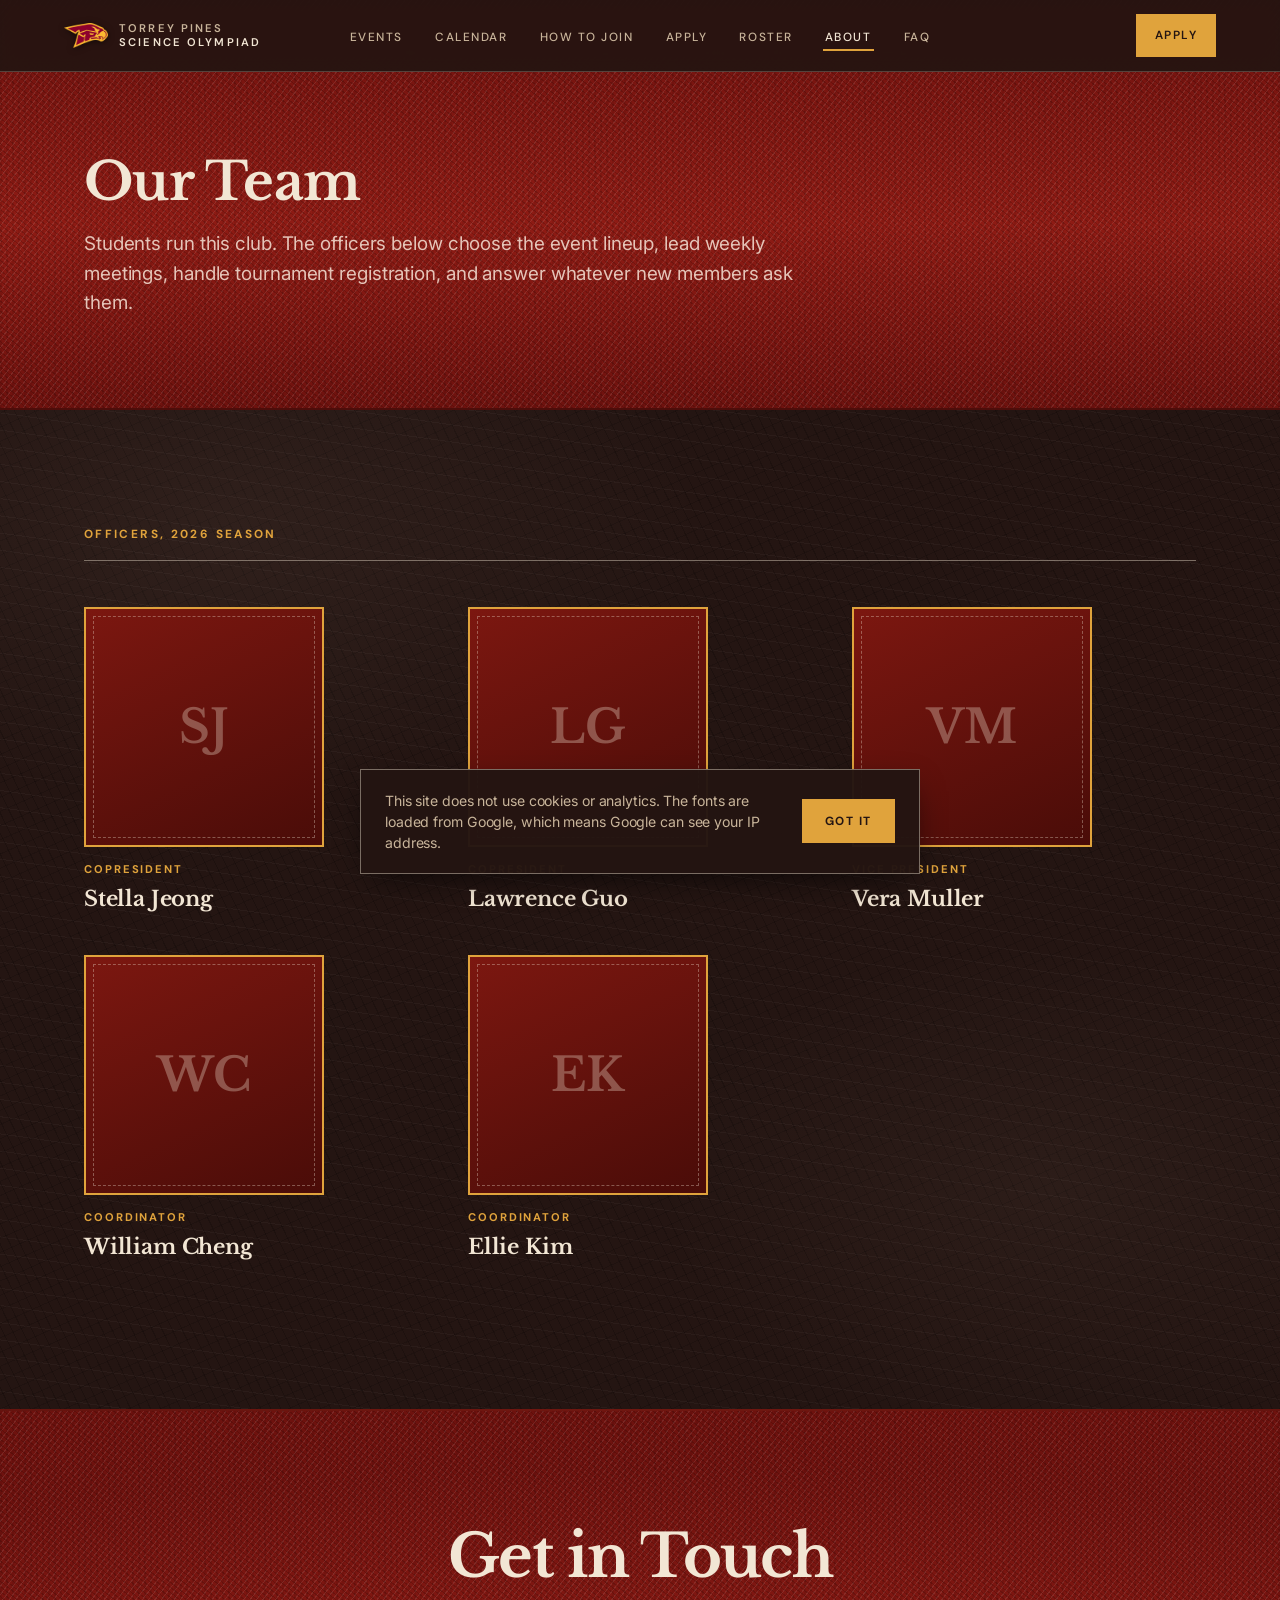
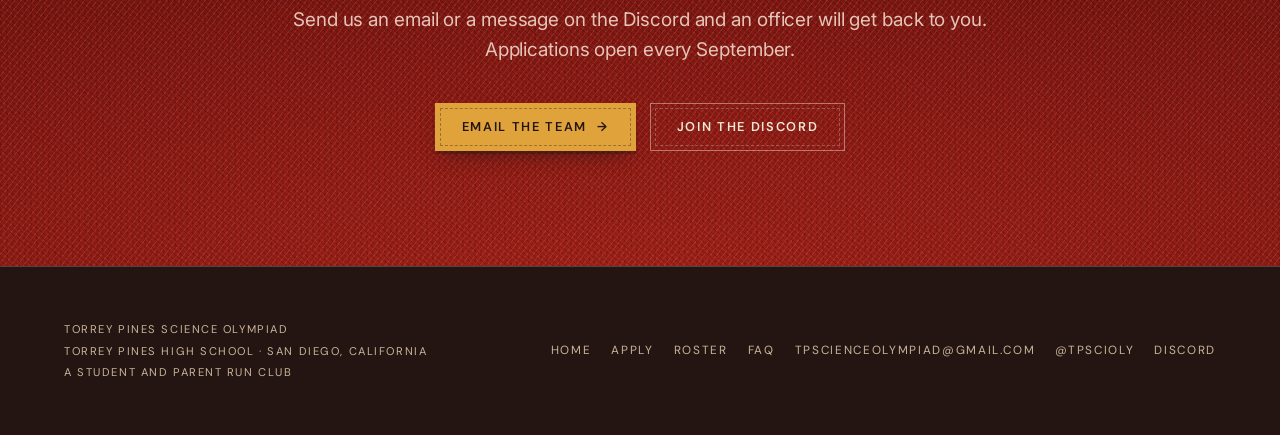
==== commit d12c66c9: "changes" ====
--- a/about/index.html
+++ b/about/index.html
@@ -136,7 +136,7 @@
     <p class="lede">Send us an email or a message on the Discord and an officer will get back to you. Applications open every September.</p>
     <div class="hero-actions">
       <a class="label-btn" href="mailto:tpscienceolympiad@gmail.com">Email the team <span class="arw" aria-hidden="true">→</span></a>
-      <a class="label-btn ghost" href="https://discord.gg/jX9UzMf" target="_blank" rel="noopener">Join the Discord</a>
+      <a class="label-btn ghost" href="https://discord.gg/2yeXWeXbFB" target="_blank" rel="noopener">Join the Discord</a>
     </div>
   </div>
 </section>
@@ -155,8 +155,8 @@
     <a href="/roster/">Roster</a>
     <a href="/faq/">FAQ</a>
     <a href="mailto:tpscienceolympiad@gmail.com">tpscienceolympiad@gmail.com</a>
-    <a href="https://instagram.com/tpscienceolympiad" target="_blank" rel="noopener">@tpscienceolympiad</a>
-    <a href="https://discord.gg/jX9UzMf" target="_blank" rel="noopener">Discord</a>
+    <a href="https://instagram.com/tpscioly" target="_blank" rel="noopener">@tpscioly</a>
+    <a href="https://discord.gg/2yeXWeXbFB" target="_blank" rel="noopener">Discord</a>
   </div>
 </footer>
 
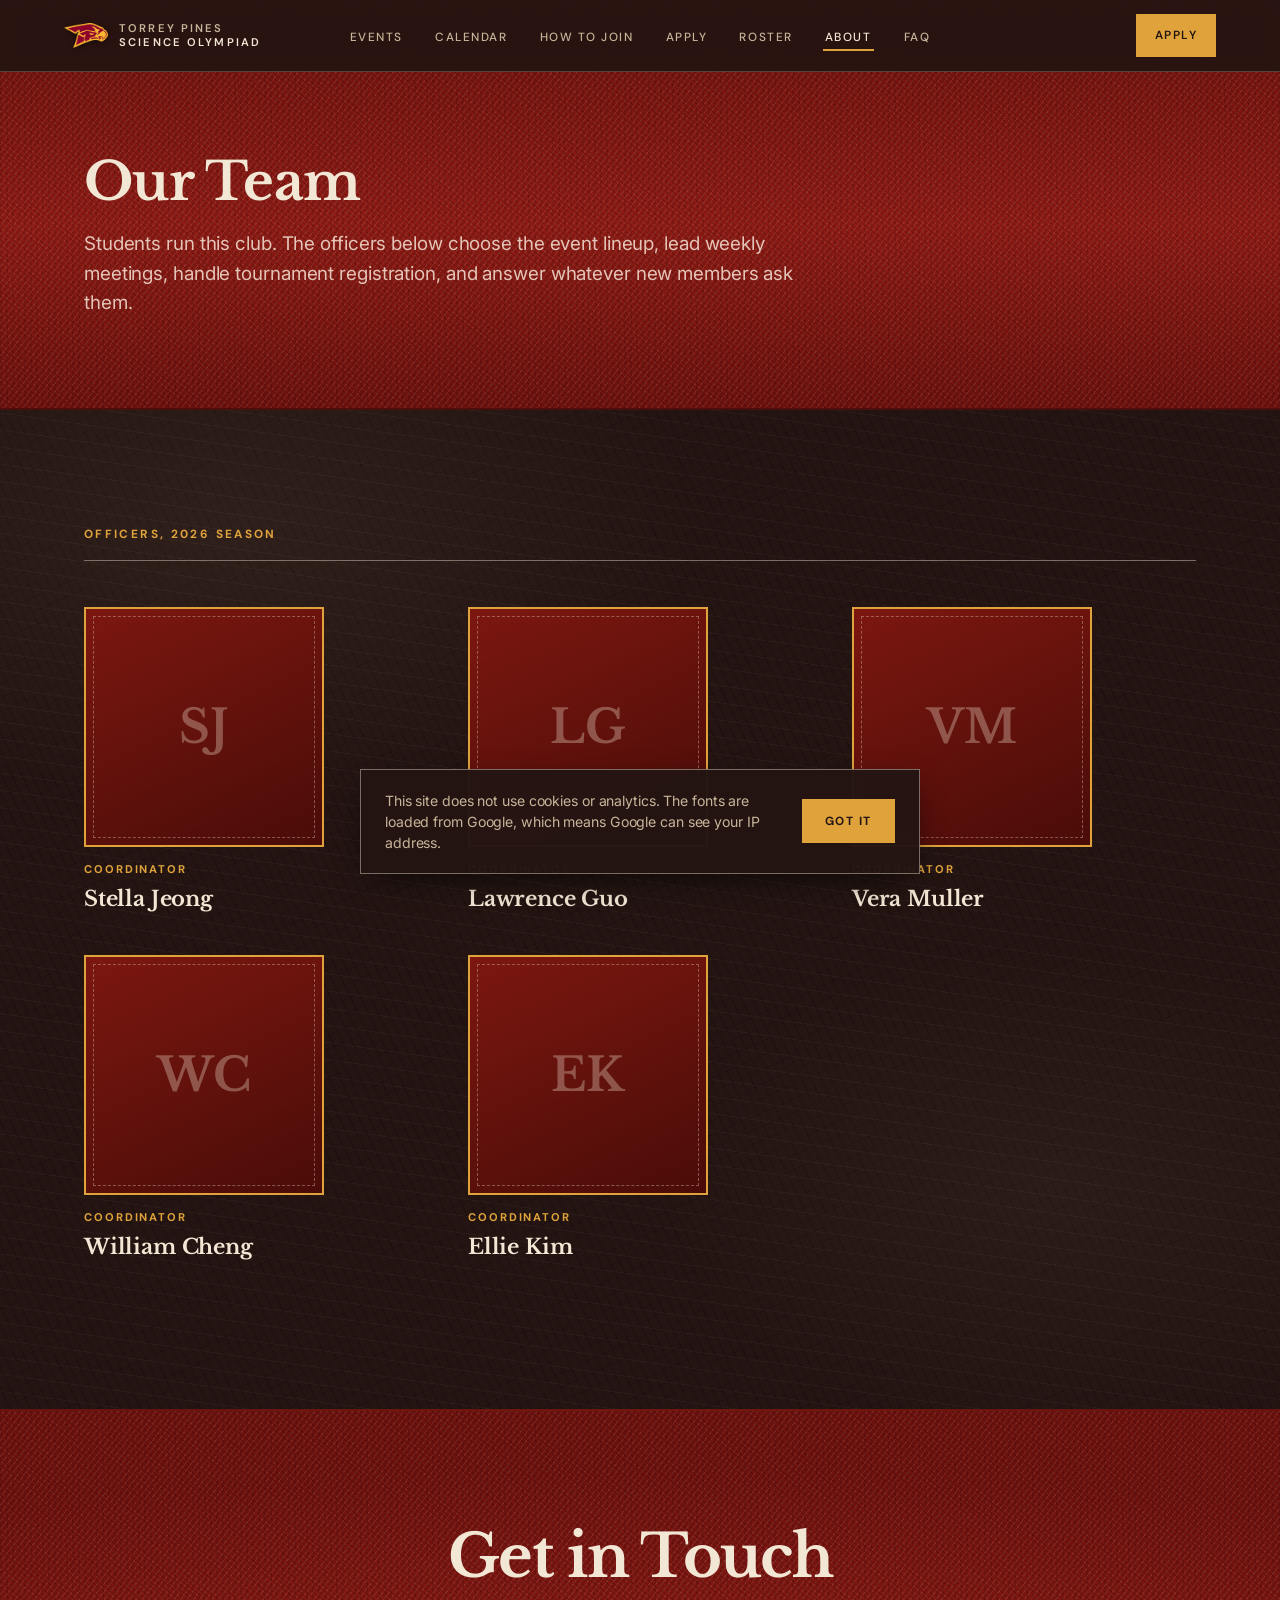
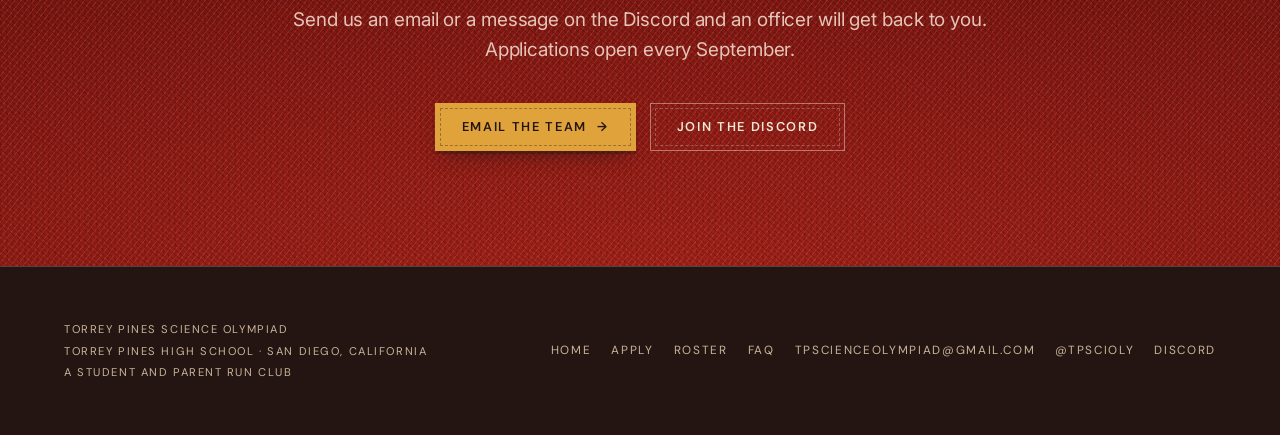
==== commit d5e25442: "fixes" ====
--- a/about/index.html
+++ b/about/index.html
@@ -3,11 +3,11 @@
 <head>
 <meta charset="UTF-8">
 <meta name="viewport" content="width=device-width, initial-scale=1.0">
-<meta name="description" content="The students who run Torrey Pines Science Olympiad, including the copresidents, vice president, and coordinators for the 2026 season.">
+<meta name="description" content="The student coordinators who run Torrey Pines Science Olympiad for the 2026 season.">
 <title>About | Torrey Pines Science Olympiad</title>
 
-<link rel="icon" type="image/png" href="/Torrey-Pines-High-School-Logo.png">
-<link rel="apple-touch-icon" href="/Torrey-Pines-High-School-Logo.png">
+<link rel="icon" type="image/png" href="../Torrey-Pines-High-School-Logo.png">
+<link rel="apple-touch-icon" href="../Torrey-Pines-High-School-Logo.png">
 <meta property="og:title" content="About | Torrey Pines Science Olympiad">
 <meta property="og:description" content="The students who run Torrey Pines Science Olympiad.">
 <meta property="og:image" content="https://tpscienceolympiad.org/Torrey-Pines-High-School-Logo.png">
@@ -23,7 +23,7 @@
 
 <link rel="canonical" href="https://tpscienceolympiad.org/about/">
 
-<link rel="stylesheet" href="/styles.css">
+<link rel="stylesheet" href="../styles.css">
 
 <!-- Arms the JS-only states (scroll reveals) before first paint, so the page
      never flashes fully-visible and then hides itself. With JS off the class
@@ -35,24 +35,24 @@
 <a class="skip" href="#main">Skip to content</a>
 
 <nav class="nav pinned" id="nav">
-  <a class="mark" href="/">
-    <img class="mark-patch" src="/Torrey-Pines-High-School-Logo.png" alt=""
+  <a class="mark" href="../">
+    <img class="mark-patch" src="../Torrey-Pines-High-School-Logo.png" alt=""
          width="448" height="248" decoding="async">
     <span class="mark-txt"><span>Torrey Pines</span><b>Science Olympiad</b></span>
   </a>
   <div class="nav-panel" id="navPanel">
     <ul class="nav-links">
-    <li><a href="/#events">Events</a></li>
-    <li><a href="/#season">Calendar</a></li>
-    <li><a href="/#how">How to join</a></li>
-    <li><a href="/apply/">Apply</a></li>
-    <li><a href="/roster/">Roster</a></li>
-    <li><a href="/about/" aria-current="page">About</a></li>
-    <li><a href="/faq/">FAQ</a></li>
+    <li><a href="../#events">Events</a></li>
+    <li><a href="../#season">Calendar</a></li>
+    <li><a href="../#how">How to join</a></li>
+    <li><a href="../apply/">Apply</a></li>
+    <li><a href="../roster/">Roster</a></li>
+    <li><a href="../about/" aria-current="page">About</a></li>
+    <li><a href="../faq/">FAQ</a></li>
     </ul>
   </div>
   <div class="nav-end">
-    <a class="nav-cta" href="/apply/">Apply</a>
+    <a class="nav-cta" href="../apply/">Apply</a>
     <button class="nav-toggle" id="navToggle" type="button"
             aria-expanded="false" aria-controls="navPanel">
       <svg viewBox="0 0 24 24" aria-hidden="true">
@@ -85,7 +85,7 @@
           <!-- TODO: replace with photo, <img src="stella-jeong.jpg" alt="Stella Jeong"> -->
           <span class="portrait-initials" aria-hidden="true">SJ</span>
         </div>
-        <div class="member-role">Copresident</div>
+        <div class="member-role">Coordinator</div>
         <h3 class="member-name">Stella Jeong</h3>
       </li>
 
@@ -94,7 +94,7 @@
           <!-- TODO: replace with photo, <img src="lawrence-guo.jpg" alt="Lawrence Guo"> -->
           <span class="portrait-initials" aria-hidden="true">LG</span>
         </div>
-        <div class="member-role">Copresident</div>
+        <div class="member-role">Coordinator</div>
         <h3 class="member-name">Lawrence Guo</h3>
       </li>
 
@@ -103,7 +103,7 @@
           <!-- TODO: replace with photo, <img src="vera-muller.jpg" alt="Vera Muller"> -->
           <span class="portrait-initials" aria-hidden="true">VM</span>
         </div>
-        <div class="member-role">Vice President</div>
+        <div class="member-role">Coordinator</div>
         <h3 class="member-name">Vera Muller</h3>
       </li>
 
@@ -150,10 +150,10 @@
     A student and parent run club
   </div>
   <div class="foot-links">
-    <a href="/">Home</a>
-    <a href="/apply/">Apply</a>
-    <a href="/roster/">Roster</a>
-    <a href="/faq/">FAQ</a>
+    <a href="../">Home</a>
+    <a href="../apply/">Apply</a>
+    <a href="../roster/">Roster</a>
+    <a href="../faq/">FAQ</a>
     <a href="mailto:tpscienceolympiad@gmail.com">tpscienceolympiad@gmail.com</a>
     <a href="https://instagram.com/tpscioly" target="_blank" rel="noopener">@tpscioly</a>
     <a href="https://discord.gg/2yeXWeXbFB" target="_blank" rel="noopener">Discord</a>
@@ -166,6 +166,6 @@
   <button type="button" id="cookieOk">Got it</button>
 </div>
 
-<script src="/main.js" defer></script>
+<script src="../main.js" defer></script>
 </body>
 </html>
--- a/styles.css
+++ b/styles.css
@@ -857,16 +857,37 @@
 }
 @media(max-width:900px){.season-grid{grid-template-columns:1fr;gap:36px}}
 
-.legs{position:relative;list-style:none;padding-left:clamp(26px,4vw,40px)}
+/* One anchor for the whole rail. The dashed line, the bullion fill that
+   draws over it, and every diamond node are all centred on --rail, so the
+   three can never drift apart. Previously the line sat at left:5px (centre
+   6px) while the nodes centred on 7px, and the 45deg rotation made that
+   1px offset read as a visibly crooked rail. */
+.legs{
+  /* One anchor for the whole rail. --rail is the centre line; the dashed
+     track, the bullion fill drawn over it, and every diamond all derive
+     their position from it, so the three cannot drift apart.
+     --node-mid is where a diamond's centre sits inside its own <li>: the
+     node is offset `top:12px` and is --node tall, so its middle is 12px
+     plus half the box. The track starts and ends on that line, which is
+     why it reads as connecting the diamonds rather than running past
+     them into empty space. */
+  --rail:6px;
+  --node:12px;
+  --node-mid:calc(12px + var(--node) / 2);
+  position:relative;list-style:none;padding-left:clamp(26px,4vw,40px);
+}
 .legs::before{
-  content:'';position:absolute;left:5px;top:14px;bottom:14px;width:2px;
+  content:'';position:absolute;left:calc(var(--rail) - 1px);width:2px;
+  top:var(--node-mid);bottom:var(--node-mid);
   background:repeating-linear-gradient(180deg,
      rgba(242,230,212,.5) 0 7px, transparent 7px 14px);
 }
 .leg-fill{
-  position:absolute;left:5px;top:14px;width:2px;
+  position:absolute;left:calc(var(--rail) - 1px);width:2px;
+  top:var(--node-mid);
+  height:calc(100% - (var(--node-mid) * 2));
   background:var(--bullion);
-  height:calc(100% - 28px);transform:scaleY(0);transform-origin:top;
+  transform:scaleY(0);transform-origin:top;
   transition:transform 1.5s var(--ease);
 }
 .legs.lit .leg-fill{transform:scaleY(1)}
@@ -874,8 +895,11 @@
 .leg:last-child{padding-bottom:0}
 .leg::before{
   content:'';position:absolute;
-  left:calc(-1 * clamp(26px,4vw,40px) + 1px);top:12px;
-  width:12px;height:12px;background:var(--wool-deep);
+  /* the list's padding shifts each item right, so step back out to the
+     rail, then half the node's width to centre it on the line */
+  left:calc(-1 * clamp(26px,4vw,40px) + var(--rail) - (var(--node) / 2));
+  top:12px;
+  width:var(--node);height:var(--node);background:var(--wool-deep);
   border:2px solid var(--bullion);transform:rotate(45deg);
 }
 .leg-when{
@@ -896,11 +920,6 @@
   background:rgba(36,21,18,.34);
   padding:clamp(22px,3.4vw,34px);
   position:relative;
-}
-.awards h3{
-  font-family:var(--mono);font-size:var(--fs-label);font-weight:600;
-  letter-spacing:.2em;text-transform:uppercase;color:var(--bullion);
-  padding-bottom:16px;margin-bottom:6px;border-bottom:1px solid rgba(242,230,212,.22);
 }
 .award{
   display:grid;grid-template-columns:auto minmax(0,1fr);
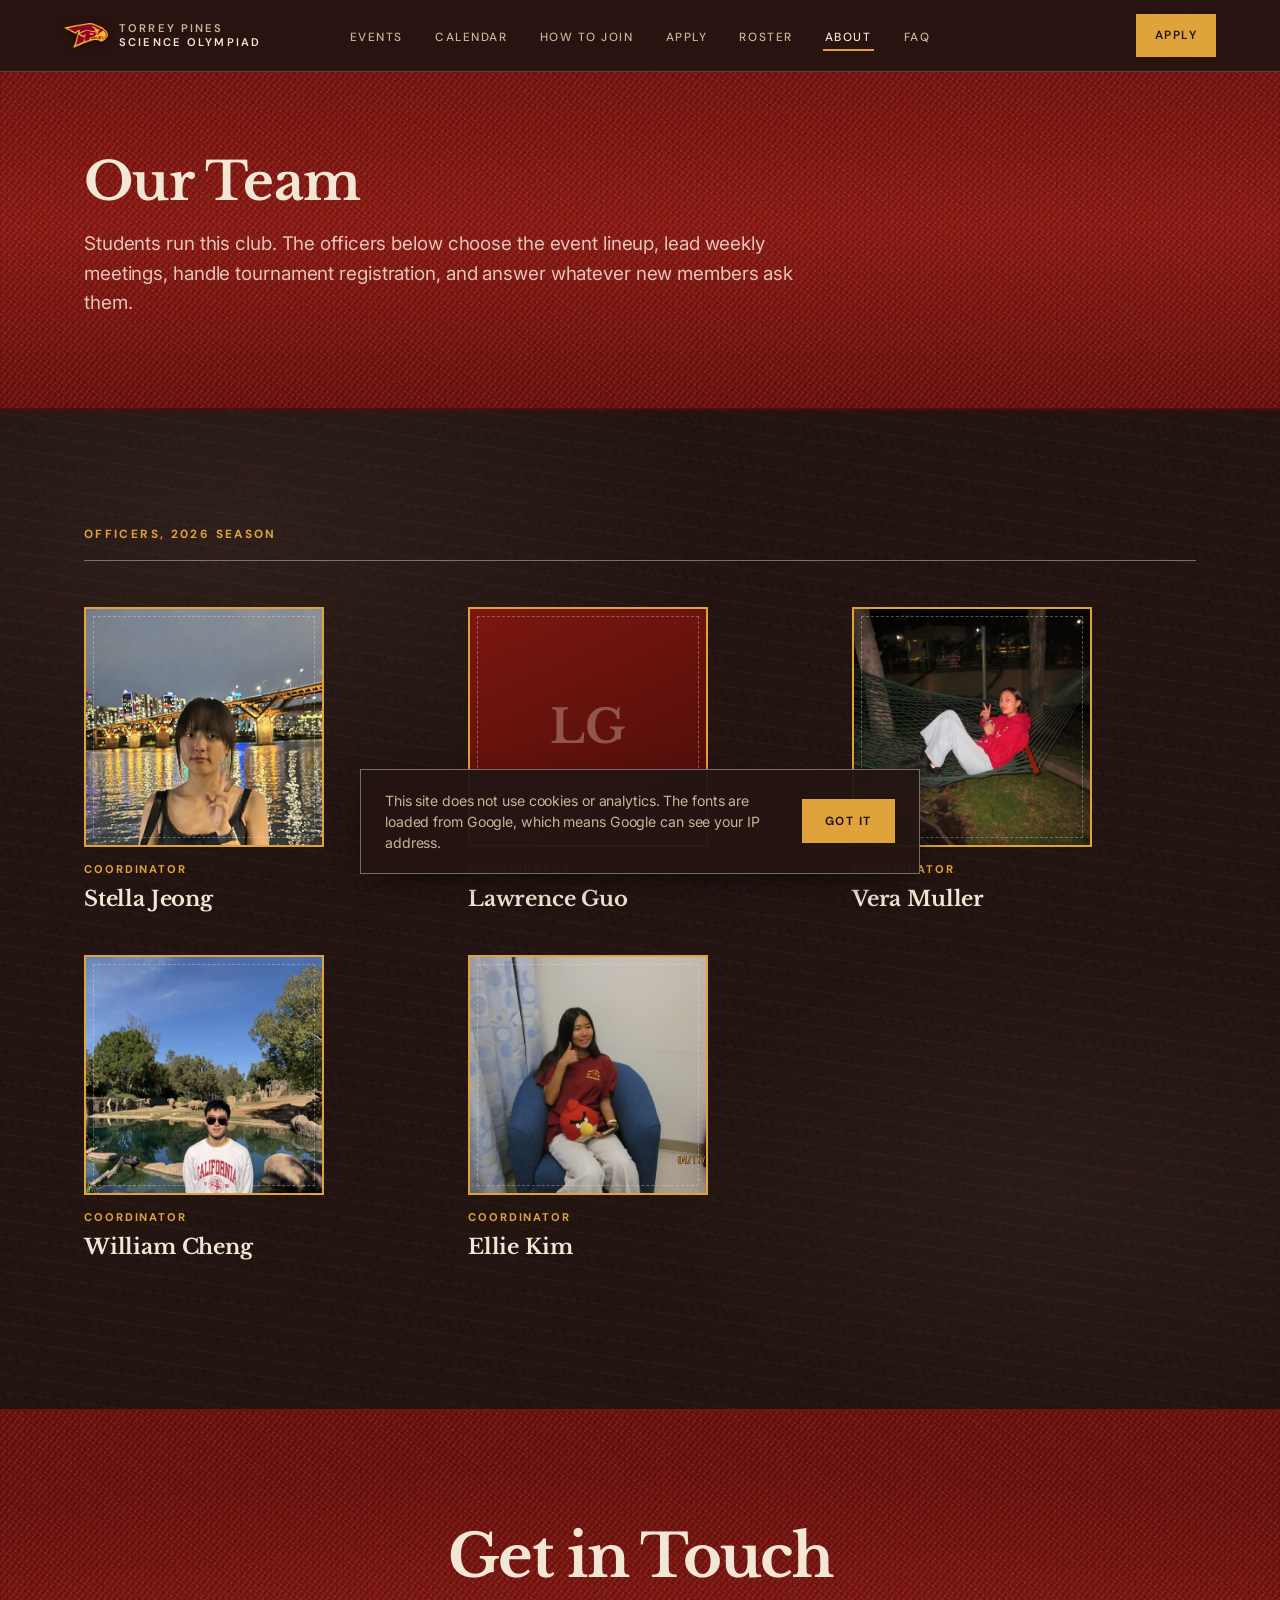
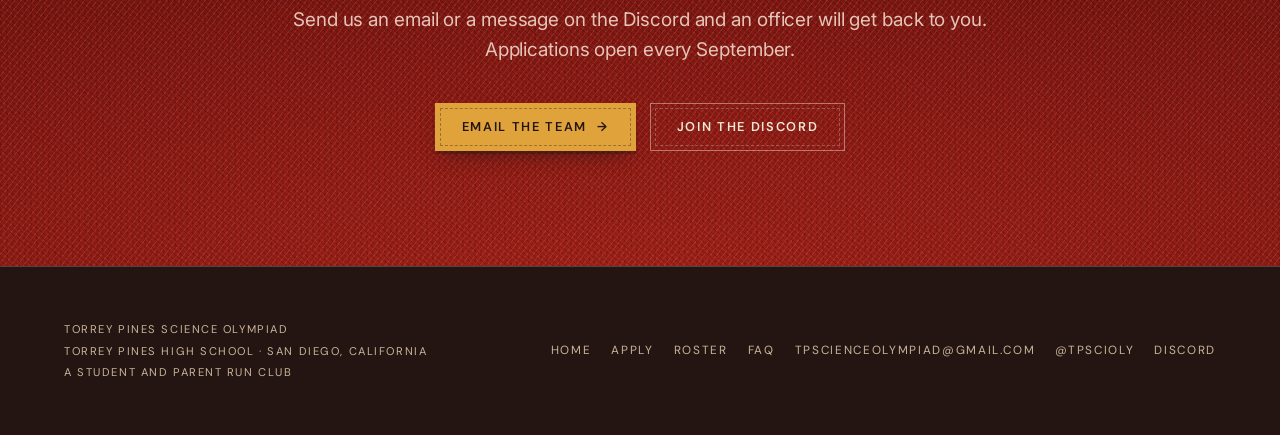
==== commit e968af94: "updates" ====
--- a/about/index.html
+++ b/about/index.html
@@ -82,8 +82,9 @@
     <ul class="crew">
       <li class="member">
         <div class="portrait">
-          <!-- TODO: replace with photo, <img src="stella-jeong.jpg" alt="Stella Jeong"> -->
-          <span class="portrait-initials" aria-hidden="true">SJ</span>
+          <img src="../B8907198-5AF4-4C20-A14F-F900FCF48810.jpg"
+               alt="Stella Jeong on a riverside walkway at night, city lights behind her"
+               width="1086" height="1448" loading="lazy" decoding="async">
         </div>
         <div class="member-role">Coordinator</div>
         <h3 class="member-name">Stella Jeong</h3>
@@ -100,8 +101,9 @@
 
       <li class="member">
         <div class="portrait">
-          <!-- TODO: replace with photo, <img src="vera-muller.jpg" alt="Vera Muller"> -->
-          <span class="portrait-initials" aria-hidden="true">VM</span>
+          <img src="../050E96F0-2200-49D2-8E79-41F589383B17.JPEG"
+               alt="Vera Muller in a red Science Olympiad hoodie, resting in a hammock on campus"
+               width="1600" height="1200" loading="lazy" decoding="async">
         </div>
         <div class="member-role">Coordinator</div>
         <h3 class="member-name">Vera Muller</h3>
@@ -109,8 +111,9 @@
 
       <li class="member">
         <div class="portrait">
-          <!-- TODO: replace with photo, <img src="william-cheng.jpg" alt="William Cheng"> -->
-          <span class="portrait-initials" aria-hidden="true">WC</span>
+          <img src="../IMG_0153.jpg"
+               alt="William Cheng standing in front of the elephant enclosure at the San Diego Zoo Safari Park"
+               width="1200" height="1600" loading="lazy" decoding="async">
         </div>
         <div class="member-role">Coordinator</div>
         <h3 class="member-name">William Cheng</h3>
@@ -118,8 +121,9 @@
 
       <li class="member">
         <div class="portrait">
-          <!-- TODO: replace with photo, <img src="ellie-kim.jpg" alt="Ellie Kim"> -->
-          <span class="portrait-initials" aria-hidden="true">EK</span>
+          <img src="../IMG_3296.jpg"
+               alt="Ellie Kim in a Torrey Pines Science Olympiad shirt, giving a thumbs up"
+               width="1600" height="1200" loading="lazy" decoding="async">
         </div>
         <div class="member-role">Coordinator</div>
         <h3 class="member-name">Ellie Kim</h3>
--- a/styles.css
+++ b/styles.css
@@ -819,29 +819,36 @@
    each other; stacked in one column the same values read as an alternating
    left/right rhythm down the page, which is why they are not overridden. */
 .shot--lead,.shot--b{--wipe:0 100% 0 0}   /* from the left edge  */
-.shot--a,.shot--c{--wipe:0 0 0 100%}      /* from the right edge */
-.shot--d{--wipe:0 50% 0 50%}              /* from the centre out */
+.shot--a{--wipe:0 0 0 100%}               /* from the right edge */
+.shot--c{--wipe:0 50% 0 50%}              /* the closing band, from the centre out */
 
 /* One column on phones: every shot gets the same landscape crop so the
    column reads as a stack rather than a ragged staircase. Ratios are kept
    wide throughout, the section is a band inside a long page, not a
    destination gallery, so it should not out-weigh the events list above it. */
 .shot{--ar:3/2}
-.shot--d{--ar:2/1}
 
 @media(min-width:620px){
   .shots{grid-template-columns:repeat(2,1fr)}
-  .shot--lead,.shot--c,.shot--d{grid-column:span 2}
-  .shot--a,.shot--b{--ar:4/5}
+  /* Four frames in two columns: the first two pair off, then b and c each
+     take the full width. Leaving b in one column stranded it beside an empty
+     wool block, since three single-column items never fill two rows. */
+  .shot--lead,.shot--a{--ar:4/5}
+  .shot--b{grid-column:span 2;--ar:2/1}
+  .shot--c{grid-column:span 2;--ar:24/9}
 }
 @media(min-width:940px){
   .shots{grid-template-columns:repeat(6,1fr)}
-  /* row 1: heavy left · row 2: heavy right · row 3: a wide closing band */
-  .shot--lead{grid-column:span 4;--ar:16/9}
-  .shot--a   {grid-column:span 2;--ar:4/5}
-  .shot--b   {grid-column:span 2;--ar:4/5}
-  .shot--c   {grid-column:span 4;--ar:16/9}
-  .shot--d   {grid-column:span 6;--ar:24/9}
+  /* Three rows, no row spans. Row 1 splits 2/4 — a narrow upright frame
+     against a wide one — then two full-width bands at different depths.
+     Row-spanning the lead was tried twice and abandoned: any frame tall
+     enough to cover two stacked rows has to be far deeper than its own
+     aspect-ratio allows, so it always left a tall empty wool block beneath
+     itself. Matching heights within a single row is what actually closes. */
+  .shot--lead{grid-column:span 2;--ar:3/4}
+  .shot--a   {grid-column:span 4;--ar:3/2}
+  .shot--b   {grid-column:span 6;--ar:21/9}
+  .shot--c   {grid-column:span 6;--ar:24/9}
 }
 
 /* ═══ SEASON, the schedule sewn down the sleeve ═══ */
@@ -1141,6 +1148,29 @@
   margin-inline:0;max-width:none;background:rgba(242,230,212,.04);
 }
 .apply-steps .docket-empty{color:var(--bone-dim)}
+
+/* ── APPLICATION CALL ──
+   The form is linked, not embedded. Embedding it showed every visitor a
+   Google sign-in wall, because the form is owned by a school Workspace
+   account whose domain policy blocks outside access, so the iframe was a
+   white box with a login page in it. A button states plainly where it
+   goes and works regardless of the form's sharing settings. */
+.applybox{
+  margin-top:clamp(20px,3vw,30px);
+  border:1px solid var(--stitch-strong);
+  background:rgba(242,230,212,.04);
+  /* generous and even: the panel holds one line and one control, so the
+     air around them is what makes it read as deliberate rather than
+     cramped. Slightly more below the button than above the caption, so
+     the button is not crowded against the lower border. */
+  padding:clamp(26px,3.6vw,40px) clamp(24px,3.4vw,38px) clamp(30px,4vw,44px);
+  display:grid;justify-items:start;
+  gap:clamp(20px,2.8vw,28px);
+}
+.applybox-note{
+  margin:0;color:var(--bone);font-size:var(--fs-prose);
+  line-height:1.5;
+}
 /* Ready for Sep 27: teams sit side by side once there is more than one,
    and fall to a single column on a phone. Nothing here renders until the
    .docket-empty inside #teams is replaced with real rosters. */
